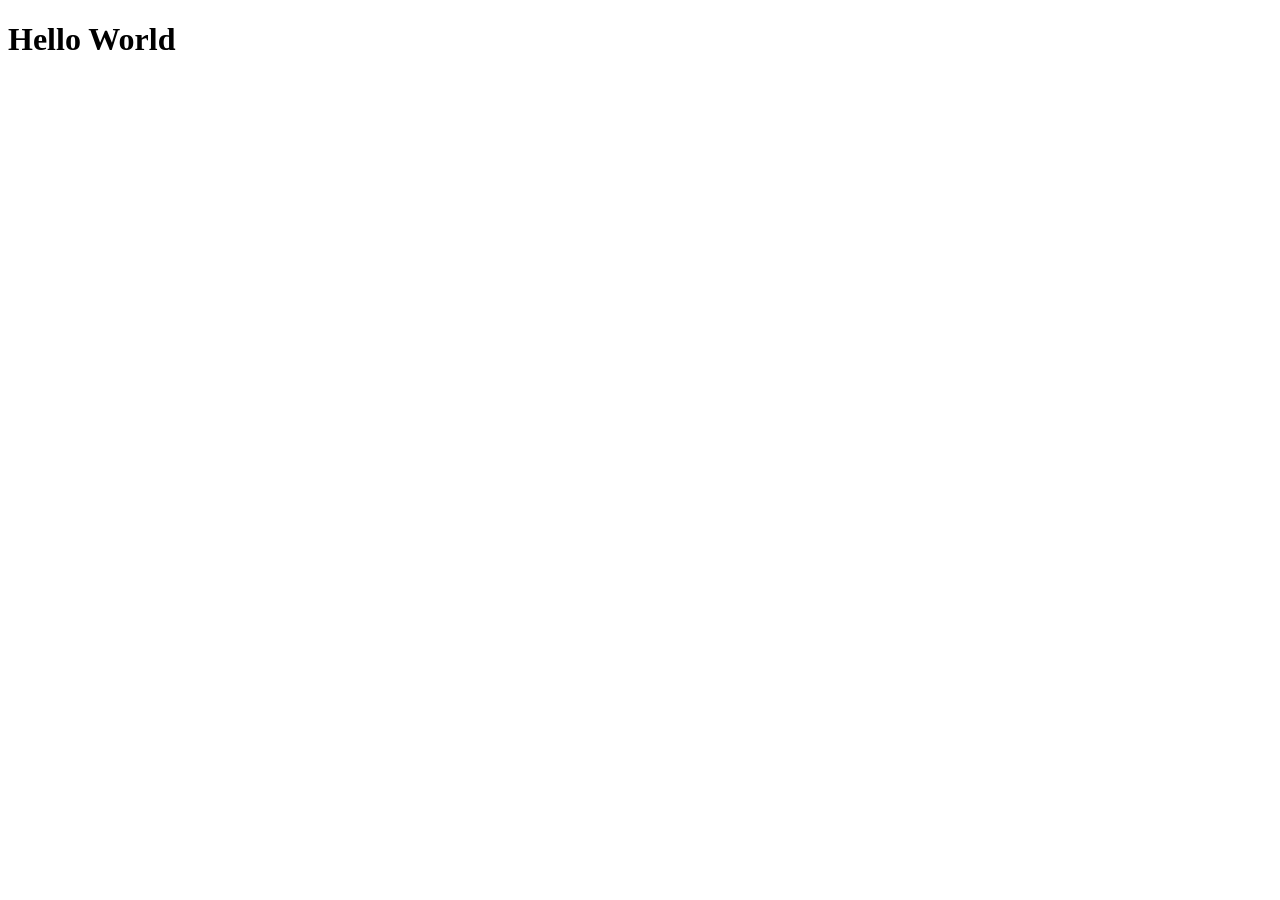
==== profile.html @ 7d422c96 "starting_template" ====
<!doctype html>
<html lang="en">
  <head>
    <meta charset="UTF-8" />
    <meta name="viewport" content="width=device-width, initial-scale=1.0" />
    <title>Document</title>
  </head>
  <body>
    <h1>Hello World</h1>
  </body>
</html>
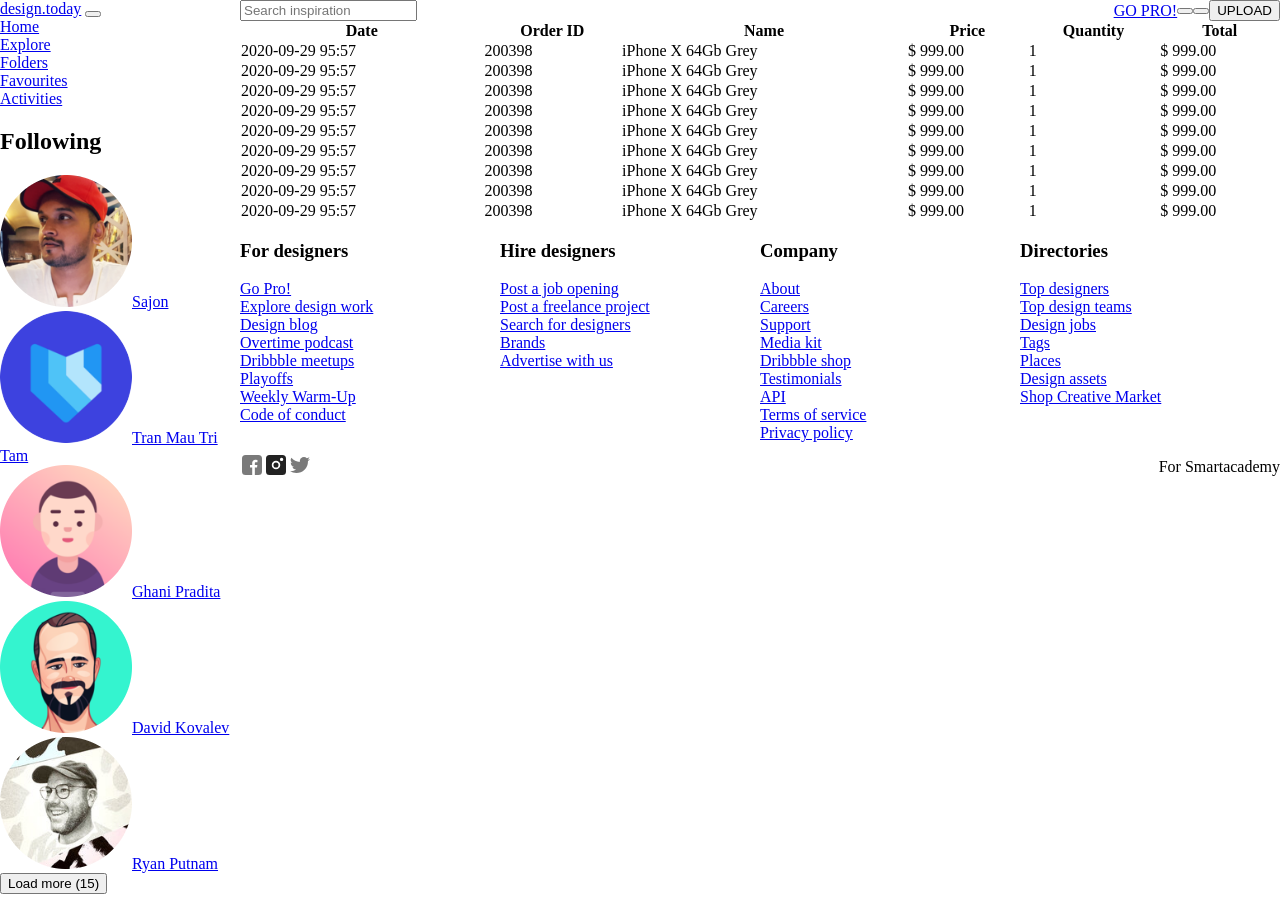
==== commit 7654674a: "added profile page content" ====
--- a/profile.html
+++ b/profile.html
@@ -3,9 +3,255 @@
   <head>
     <meta charset="UTF-8" />
     <meta name="viewport" content="width=device-width, initial-scale=1.0" />
-    <title>Document</title>
+    <title>Profile Page</title>
+    <link rel="stylesheet" href="style.css" />
   </head>
   <body>
-    <h1>Hello World</h1>
+    <div class="app">
+      <!-- Same sidebar as index.html -->
+      <aside class="sidebar">
+        <div class="sidebar__header">
+          <a href="index.html" class="logo">design.today</a>
+          <button type="button" class="sidebar__menu"></button>
+        </div>
+
+        <nav class="sidebar__nav">
+          <ul>
+            <li><a href="index.html" class="is-active">Home</a></li>
+            <li><a href="#">Explore</a></li>
+            <li><a href="#">Folders</a></li>
+            <li><a href="#">Favourites</a></li>
+            <li><a href="#">Activities</a></li>
+          </ul>
+        </nav>
+
+        <section class="sidebar__following">
+          <h2>Following</h2>
+          <ul>
+            <li>
+              <a href="#"
+                ><img src="src/images/Rectangle 67.png" alt="" /><span
+                  >Sajon</span
+                ></a
+              >
+            </li>
+            <li>
+              <a href="#"
+                ><img src="src/images/Rectangle 65.png" alt="" /><span
+                  >Tran Mau Tri Tam</span
+                ></a
+              >
+            </li>
+            <li>
+              <a href="#"
+                ><img src="src/images/Rectangle 70.png" alt="" /><span
+                  >Ghani Pradita</span
+                ></a
+              >
+            </li>
+            <li>
+              <a href="#"
+                ><img src="src/images/Rectangle 71.png" alt="" /><span
+                  >David Kovalev</span
+                ></a
+              >
+            </li>
+            <li>
+              <a href="#"
+                ><img src="src/images/Rectangle 68.png" alt="" /><span
+                  >Ryan Putnam</span
+                ></a
+              >
+            </li>
+          </ul>
+          <button type="button">Load more (15)</button>
+        </section>
+      </aside>
+
+      <div class="main">
+        <header class="topbar">
+          <form class="search" role="search">
+            <input type="search" placeholder="Search inspiration" />
+          </form>
+          <div class="topbar__actions">
+            <a href="#">GO PRO!</a>
+            <button type="button"></button>
+            <button type="button"></button>
+            <a href="profile.html"></a>
+            <button type="button" class="btn-upload">UPLOAD</button>
+          </div>
+        </header>
+
+        <main>
+          <!-- Order history -->
+          <section class="orders">
+            <table class="orders-table">
+              <thead>
+                <tr>
+                  <th>Date</th>
+                  <th>Order ID</th>
+                  <th>Name</th>
+                  <th>Price</th>
+                  <th>Quantity</th>
+                  <th>Total</th>
+                </tr>
+              </thead>
+              <tbody>
+                <tr>
+                  <td>2020-09-29 95:57</td>
+                  <td>200398</td>
+                  <td>iPhone X 64Gb Grey</td>
+                  <td>$ 999.00</td>
+                  <td>1</td>
+                  <td>$ 999.00</td>
+                </tr>
+                <tr>
+                  <td>2020-09-29 95:57</td>
+                  <td>200398</td>
+                  <td>iPhone X 64Gb Grey</td>
+                  <td>$ 999.00</td>
+                  <td>1</td>
+                  <td>$ 999.00</td>
+                </tr>
+                <tr>
+                  <td>2020-09-29 95:57</td>
+                  <td>200398</td>
+                  <td>iPhone X 64Gb Grey</td>
+                  <td>$ 999.00</td>
+                  <td>1</td>
+                  <td>$ 999.00</td>
+                </tr>
+                <tr class="is-highlighted">
+                  <td>2020-09-29 95:57</td>
+                  <td>200398</td>
+                  <td>iPhone X 64Gb Grey</td>
+                  <td>$ 999.00</td>
+                  <td>1</td>
+                  <td>$ 999.00</td>
+                </tr>
+                <tr>
+                  <td>2020-09-29 95:57</td>
+                  <td>200398</td>
+                  <td>iPhone X 64Gb Grey</td>
+                  <td>$ 999.00</td>
+                  <td>1</td>
+                  <td>$ 999.00</td>
+                </tr>
+                <tr>
+                  <td>2020-09-29 95:57</td>
+                  <td>200398</td>
+                  <td>iPhone X 64Gb Grey</td>
+                  <td>$ 999.00</td>
+                  <td>1</td>
+                  <td>$ 999.00</td>
+                </tr>
+                <tr class="is-accent">
+                  <td>2020-09-29 95:57</td>
+                  <td>200398</td>
+                  <td>iPhone X 64Gb Grey</td>
+                  <td>$ 999.00</td>
+                  <td>1</td>
+                  <td>$ 999.00</td>
+                </tr>
+                <tr>
+                  <td>2020-09-29 95:57</td>
+                  <td>200398</td>
+                  <td>iPhone X 64Gb Grey</td>
+                  <td>$ 999.00</td>
+                  <td>1</td>
+                  <td>$ 999.00</td>
+                </tr>
+                <tr>
+                  <td>2020-09-29 95:57</td>
+                  <td>200398</td>
+                  <td>iPhone X 64Gb Grey</td>
+                  <td>$ 999.00</td>
+                  <td>1</td>
+                  <td>$ 999.00</td>
+                </tr>
+              </tbody>
+            </table>
+          </section>
+        </main>
+
+        <!-- Same footer as index.html -->
+        <footer class="footer">
+          <div class="footer__columns">
+            <div>
+              <h3>For designers</h3>
+              <ul>
+                <li><a href="#">Go Pro!</a></li>
+                <li><a href="#">Explore design work</a></li>
+                <li><a href="#">Design blog</a></li>
+                <li><a href="#">Overtime podcast</a></li>
+                <li><a href="#">Dribbble meetups</a></li>
+                <li><a href="#">Playoffs</a></li>
+                <li><a href="#">Weekly Warm-Up</a></li>
+                <li><a href="#">Code of conduct</a></li>
+              </ul>
+            </div>
+
+            <div>
+              <h3>Hire designers</h3>
+              <ul>
+                <li><a href="#">Post a job opening</a></li>
+                <li><a href="#">Post a freelance project</a></li>
+                <li><a href="#">Search for designers</a></li>
+                <li><a href="#">Brands</a></li>
+                <li><a href="#">Advertise with us</a></li>
+              </ul>
+            </div>
+
+            <div>
+              <h3>Company</h3>
+              <ul>
+                <li><a href="#">About</a></li>
+                <li><a href="#">Careers</a></li>
+                <li><a href="#">Support</a></li>
+                <li><a href="#">Media kit</a></li>
+                <li><a href="#">Dribbble shop</a></li>
+                <li><a href="#">Testimonials</a></li>
+                <li><a href="#">API</a></li>
+                <li><a href="#">Terms of service</a></li>
+                <li><a href="#">Privacy policy</a></li>
+              </ul>
+            </div>
+
+            <div>
+              <h3>Directories</h3>
+              <ul>
+                <li><a href="#">Top designers</a></li>
+                <li><a href="#">Top design teams</a></li>
+                <li><a href="#">Design jobs</a></li>
+                <li><a href="#">Tags</a></li>
+                <li><a href="#">Places</a></li>
+                <li><a href="#">Design assets</a></li>
+                <li><a href="#">Shop Creative Market</a></li>
+              </ul>
+            </div>
+          </div>
+          <div class="footer__bottom">
+            <ul class="social">
+              <li>
+                <a href="#"
+                  ><img src="src/images/Component 12 – 2.svg" alt=""
+                /></a>
+              </li>
+              <li>
+                <a href="#"
+                  ><img src="src/images/Component 13 – 2.svg" alt=""
+                /></a>
+              </li>
+              <li>
+                <a href="#"
+                  ><img src="src/images/Component 14 – 2.svg" alt=""
+                /></a>
+              </li>
+            </ul>
+            <p>For Smartacademy</p>
+          </div>
+        </footer>
+      </div>
+    </div>
   </body>
 </html>
--- a/style.css
+++ b/style.css
@@ -0,0 +1,87 @@
+*,
+*::before,
+*::after {
+  box-sizing: border-box;
+}
+
+body {
+  margin: 0;
+}
+
+ul {
+  list-style: none;
+  margin: 0;
+  padding: 0;
+}
+
+.app {
+  display: flex;
+  min-height: 100vh;
+}
+
+.sidebar {
+  width: 240px;
+  flex-shrink: 0;
+}
+
+.main {
+  flex: 1;
+  min-width: 0;
+}
+
+.topbar {
+  display: flex;
+  align-items: center;
+  justify-content: space-between;
+}
+
+.topbar__actions {
+  display: flex;
+  align-items: center;
+}
+
+.filters {
+  display: flex;
+  align-items: center;
+  justify-content: space-between;
+}
+
+.categories {
+  display: flex;
+}
+
+.gallery {
+  display: grid;
+  grid-template-columns: repeat(4, 1fr);
+}
+
+.top-designers__header {
+  display: flex;
+  align-items: center;
+  justify-content: space-between;
+}
+
+.designer-list {
+  display: flex;
+}
+
+.footer__columns {
+  display: grid;
+  grid-template-columns: repeat(4, 1fr);
+}
+
+.footer__bottom {
+  display: flex;
+  align-items: center;
+  justify-content: space-between;
+}
+
+.social {
+  display: flex;
+}
+
+/* profile.html */
+.orders-table {
+  width: 100%;
+  border-collapse: collapse;
+}
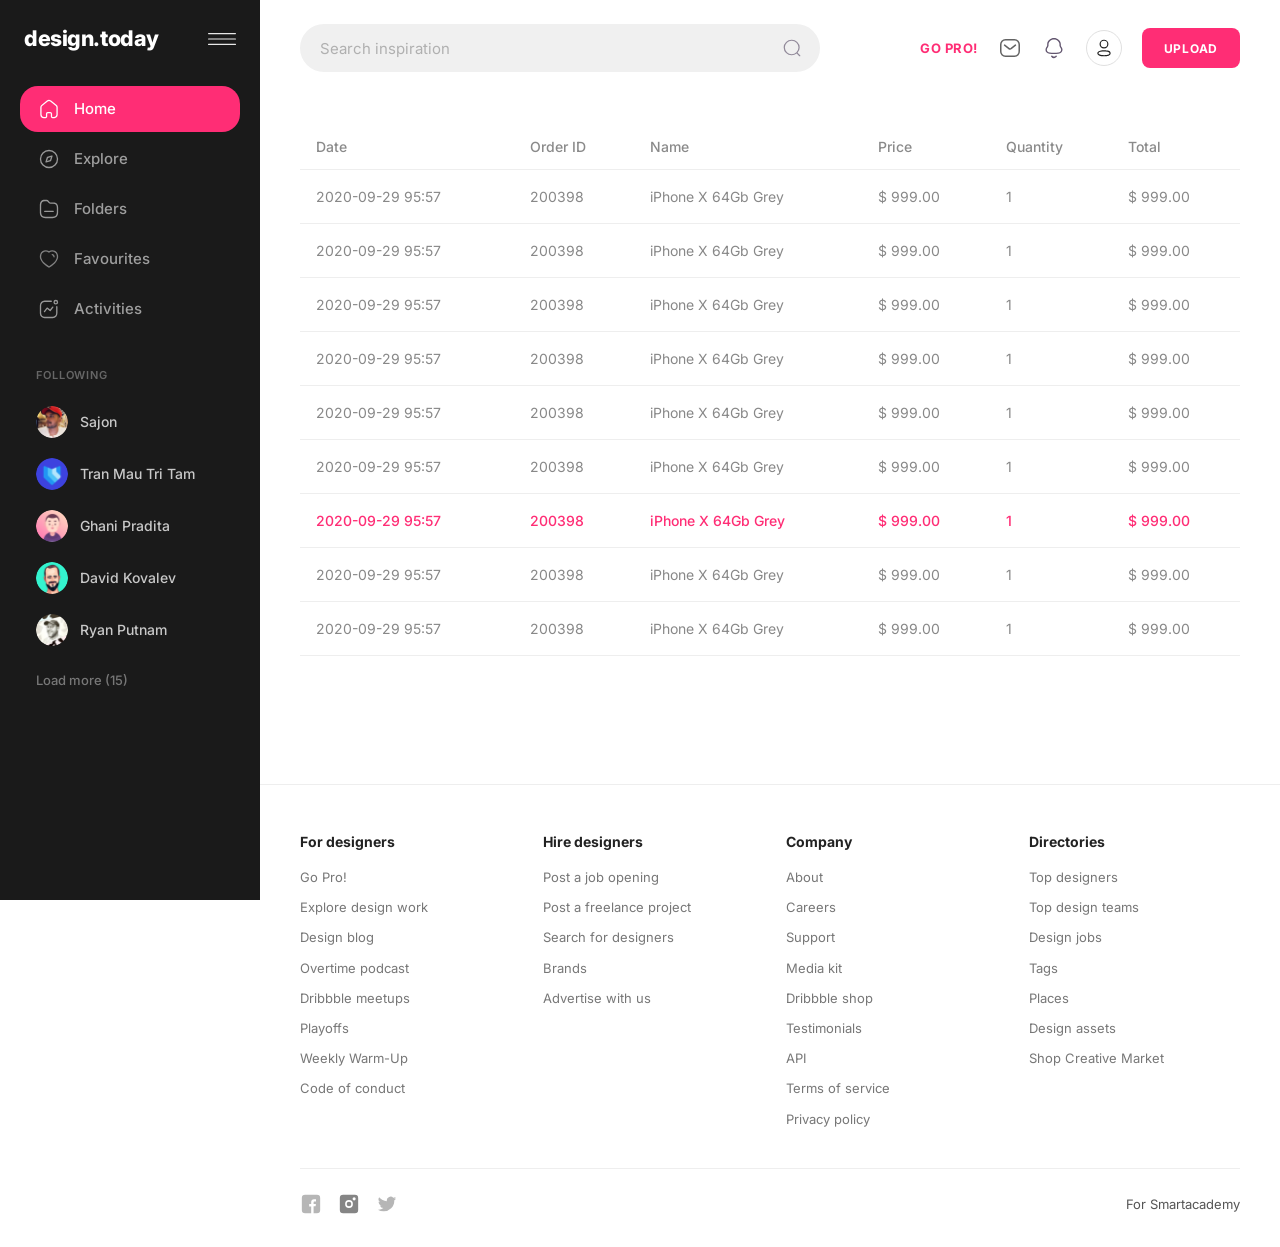
==== commit b2a3e1fd: "added styles for both pages" ====
--- a/profile.html
+++ b/profile.html
@@ -77,7 +77,7 @@
             <a href="#">GO PRO!</a>
             <button type="button"></button>
             <button type="button"></button>
-            <a href="profile.html"></a>
+            <button type="button" class="topbar__avatar" aria-label="Profile"></button>
             <button type="button" class="btn-upload">UPLOAD</button>
           </div>
         </header>
@@ -121,7 +121,7 @@
                   <td>1</td>
                   <td>$ 999.00</td>
                 </tr>
-                <tr class="is-highlighted">
+                <tr>
                   <td>2020-09-29 95:57</td>
                   <td>200398</td>
                   <td>iPhone X 64Gb Grey</td>
--- a/style.css
+++ b/style.css
@@ -1,11 +1,30 @@
+@import url("https://fonts.googleapis.com/css2?family=Inter:wght@400;500;600;700&display=swap");
+
+:root {
+  --pink: #ff2d75;
+  --bg-input: #f0f0f0;
+  --text: #222222;
+  --text-muted: #8a8a8a;
+  --border: #eeeeee;
+  --radius-pill: 999px;
+}
+
 *,
 *::before,
 *::after {
   box-sizing: border-box;
 }
 
+html {
+  font-size: 16px;
+}
+
 body {
   margin: 0;
+  font-family: "Inter", "Segoe UI", sans-serif;
+  color: var(--text);
+  background: #ffffff;
+  -webkit-font-smoothing: antialiased;
 }
 
 ul {
@@ -14,74 +33,822 @@
   padding: 0;
 }
 
+a {
+  color: inherit;
+  text-decoration: none;
+}
+
+button {
+  font-family: inherit;
+  cursor: pointer;
+  border: none;
+  background: none;
+  padding: 0;
+}
+
+img {
+  display: block;
+  max-width: 100%;
+}
+
+/* ========== Layout ========== */
 .app {
   display: flex;
   min-height: 100vh;
+  align-items: stretch;
 }
 
 .sidebar {
-  width: 240px;
+  width: 260px;
   flex-shrink: 0;
+  background: #1a1a1a;
+  color: #fff;
+  padding: 28px 20px 32px;
+  display: flex;
+  flex-direction: column;
+  position: sticky;
+  top: 0;
+  height: 100vh;
+  overflow-y: auto;
 }
 
 .main {
   flex: 1;
   min-width: 0;
-}
-
+  display: flex;
+  flex-direction: column;
+  background: #ffffff;
+}
+
+.main > main {
+  flex: 1;
+  padding: 8px 40px 48px;
+}
+
+/* ========== Sidebar ========== */
+.sidebar__header {
+  display: flex;
+  align-items: center;
+  justify-content: space-between;
+  margin-bottom: 36px;
+  padding: 0 4px;
+}
+
+.logo {
+  font-size: 1.35rem;
+  font-weight: 800;
+  letter-spacing: -0.02em;
+  color: #fff;
+  line-height: 1;
+}
+
+.logo::after {
+  content: none;
+}
+
+.sidebar__menu {
+  width: 28px;
+  height: 20px;
+  background: url("src/images/Group 7.svg") center / contain no-repeat;
+  opacity: 0.9;
+  flex-shrink: 0;
+}
+
+.sidebar__nav {
+  margin-bottom: 36px;
+}
+
+.sidebar__nav ul {
+  display: flex;
+  flex-direction: column;
+  gap: 4px;
+}
+
+.sidebar__nav a {
+  display: flex;
+  align-items: center;
+  gap: 14px;
+  padding: 12px 18px;
+  border-radius: 18px;
+  color: #9e9e9e;
+  font-size: 0.9375rem;
+  font-weight: 500;
+  transition:
+    background 0.15s ease,
+    color 0.15s ease;
+}
+
+.sidebar__nav a::before {
+  content: "";
+  width: 22px;
+  height: 22px;
+  flex-shrink: 0;
+  background-size: contain;
+  background-repeat: no-repeat;
+  background-position: center;
+  opacity: 0.55;
+}
+
+.sidebar__nav li:nth-child(1) a::before {
+  background-image: url("src/images/Component 5 – 2.svg");
+}
+
+.sidebar__nav li:nth-child(2) a::before {
+  background-image: url("src/images/Component 3 – 2.svg");
+}
+
+.sidebar__nav li:nth-child(3) a::before {
+  background-image: url("src/images/Component 4 – 2.svg");
+}
+
+.sidebar__nav li:nth-child(4) a::before {
+  background-image: url("src/images/Component 6 – 2.svg");
+  filter: brightness(0) invert(1);
+  opacity: 0.45;
+}
+
+.sidebar__nav li:nth-child(5) a::before {
+  background-image: url("src/images/Component 1 – 2.svg");
+}
+
+.sidebar__nav a:hover {
+  color: #ffffff;
+}
+
+.sidebar__nav a:hover::before {
+  opacity: 0.9;
+}
+
+.sidebar__nav a.is-active {
+  background: var(--pink);
+  color: #fff;
+}
+
+.sidebar__nav a.is-active::before {
+  opacity: 1;
+  filter: none;
+}
+
+.sidebar__nav li:nth-child(4) a.is-active::before {
+  filter: brightness(0) invert(1);
+  opacity: 1;
+}
+
+/* Following */
+.sidebar__following h2 {
+  margin: 0 0 16px;
+  padding: 0 16px;
+  font-size: 0.6875rem;
+  font-weight: 600;
+  letter-spacing: 0.08em;
+  text-transform: uppercase;
+  color: #666;
+}
+
+.sidebar__following ul {
+  display: flex;
+  flex-direction: column;
+  gap: 4px;
+  margin-bottom: 8px;
+}
+
+.sidebar__following li a {
+  display: flex;
+  align-items: center;
+  gap: 12px;
+  padding: 8px 16px;
+  border-radius: 12px;
+  color: #c8c8c8;
+  font-size: 0.875rem;
+  font-weight: 500;
+  transition: background 0.15s ease;
+}
+
+.sidebar__following li a:hover {
+  background: rgba(255, 255, 255, 0.05);
+  color: #fff;
+}
+
+.sidebar__following img {
+  width: 32px;
+  height: 32px;
+  border-radius: 50%;
+  object-fit: cover;
+  flex-shrink: 0;
+}
+
+.sidebar__following > button {
+  display: block;
+  width: 100%;
+  padding: 10px 16px;
+  text-align: left;
+  color: #777;
+  font-size: 0.8125rem;
+  font-weight: 500;
+}
+
+.sidebar__following > button:hover {
+  color: #aaa;
+}
+
+/* ========== Topbar ========== */
 .topbar {
   display: flex;
   align-items: center;
   justify-content: space-between;
+  gap: 24px;
+  padding: 24px 40px 20px;
+}
+
+.search {
+  position: relative;
+  flex: 1;
+  max-width: 520px;
+}
+
+.search input {
+  width: 100%;
+  height: 48px;
+  padding: 0 48px 0 20px;
+  border: none;
+  border-radius: var(--radius-pill);
+  background: var(--bg-input);
+  font-family: inherit;
+  font-size: 0.9375rem;
+  color: var(--text);
+  outline: none;
+}
+
+.search input::placeholder {
+  color: #b0b0b0;
+}
+
+.search::after {
+  content: "";
+  position: absolute;
+  right: 18px;
+  top: 50%;
+  transform: translateY(-50%);
+  width: 20px;
+  height: 20px;
+  background: url("src/images/Component 9 – 2.svg") center / contain no-repeat;
+  opacity: 0.45;
+  pointer-events: none;
 }
 
 .topbar__actions {
   display: flex;
   align-items: center;
-}
-
+  gap: 20px;
+  flex-shrink: 0;
+}
+
+.topbar__actions > a:first-child {
+  color: var(--pink);
+  font-size: 0.8125rem;
+  font-weight: 700;
+  letter-spacing: 0.04em;
+  white-space: nowrap;
+}
+
+.topbar__actions > a:first-child:hover {
+  color: #e82568;
+}
+
+.topbar__actions > button:nth-of-type(1),
+.topbar__actions > button:nth-of-type(2) {
+  width: 24px;
+  height: 24px;
+  background-size: contain;
+  background-repeat: no-repeat;
+  background-position: center;
+  opacity: 0.7;
+  transition: opacity 0.15s ease;
+}
+
+.topbar__actions > button:nth-of-type(1):hover,
+.topbar__actions > button:nth-of-type(2):hover {
+  opacity: 1;
+}
+
+.topbar__actions > button:nth-of-type(1) {
+  background-image: url("src/images/Component 11 – 2.svg");
+}
+
+.topbar__actions > button:nth-of-type(2) {
+  background-image: url("src/images/Component 7 – 2.svg");
+}
+
+.topbar__actions > a[href="profile.html"],
+.topbar__avatar {
+  width: 36px;
+  height: 36px;
+  border-radius: 50%;
+  background-position: center;
+  background-size: cover;
+  background-repeat: no-repeat;
+  flex-shrink: 0;
+  outline: 2px solid transparent;
+  transition: outline-color 0.15s ease;
+}
+
+.topbar__actions > a[href="profile.html"] {
+  background-image: url("src/images/Group 33.png");
+}
+
+.topbar__avatar {
+  background-image: url("src/images/Group 79.svg");
+  background-color: #fff;
+  background-size: 20px 20px;
+  border: 1px solid #e0e0e0;
+}
+
+.topbar__actions > a[href="profile.html"]:hover,
+.topbar__avatar:hover {
+  outline-color: var(--pink);
+}
+
+.btn-upload {
+  height: 40px;
+  padding: 0 22px;
+  border-radius: 8px;
+  background: var(--pink);
+  color: #fff;
+  font-size: 0.75rem;
+  font-weight: 700;
+  letter-spacing: 0.06em;
+  transition: background 0.15s ease;
+}
+
+.btn-upload:hover {
+  background: #e82568;
+}
+
+/* ========== Filters ========== */
 .filters {
   display: flex;
   align-items: center;
   justify-content: space-between;
+  gap: 16px;
+  margin-bottom: 28px;
+  flex-wrap: wrap;
 }
 
 .categories {
   display: flex;
-}
-
+  flex-wrap: wrap;
+  gap: 8px;
+}
+
+.categories button {
+  height: 36px;
+  padding: 0 16px;
+  border-radius: var(--radius-pill);
+  background: transparent;
+  color: var(--text-muted);
+  font-size: 0.8125rem;
+  font-weight: 500;
+  transition:
+    background 0.15s ease,
+    color 0.15s ease;
+}
+
+.categories button:hover {
+  background: var(--bg-input);
+  color: var(--text);
+}
+
+.categories button.is-active {
+  background: var(--bg-input);
+  color: var(--text);
+  font-weight: 600;
+}
+
+.filters__toggle {
+  display: inline-flex;
+  align-items: center;
+  gap: 8px;
+  height: 36px;
+  padding: 0 16px;
+  border: 1px solid #e0e0e0;
+  border-radius: var(--radius-pill);
+  background: #fff;
+  color: var(--text);
+  font-size: 0.8125rem;
+  font-weight: 500;
+}
+
+.filters__toggle::before {
+  content: "";
+  width: 18px;
+  height: 18px;
+  background: url("src/images/Group 18.svg") center / contain no-repeat;
+}
+
+.filters__toggle:hover {
+  background: #fafafa;
+  border-color: #d0d0d0;
+}
+
+/* ========== Gallery ========== */
 .gallery {
   display: grid;
   grid-template-columns: repeat(4, 1fr);
+  gap: 28px 20px;
+  margin-bottom: 36px;
+}
+
+.shot a {
+  display: flex;
+  flex-direction: column;
+  gap: 12px;
+}
+
+.shot img {
+  width: 100%;
+  aspect-ratio: 4 / 3;
+  object-fit: cover;
+  border-radius: 12px;
+  background: #f7f7f7;
+  transition: opacity 0.2s ease;
+}
+
+.shot a:hover img {
+  opacity: 0.92;
+}
+
+.shot span {
+  font-size: 0.8125rem;
+  font-weight: 500;
+  color: #555;
+  line-height: 1.4;
+}
+
+.load-more {
+  display: block;
+  width: 100%;
+  max-width: 100%;
+  height: 52px;
+  margin: 0 auto 48px;
+  border-radius: 16px;
+  background: var(--bg-input);
+  color: var(--text-muted);
+  font-size: 0.9375rem;
+  font-weight: 500;
+  transition:
+    background 0.15s ease,
+    color 0.15s ease;
+}
+
+.load-more:hover {
+  background: #e4e4e4;
+  color: var(--text);
+}
+
+/* ========== Top Designers ========== */
+.top-designers {
+  margin: 0 -40px;
+  padding: 40px;
+  background: #f7f7f7;
 }
 
 .top-designers__header {
   display: flex;
   align-items: center;
   justify-content: space-between;
+  margin-bottom: 28px;
+}
+
+.top-designers__header h2 {
+  margin: 0;
+  font-size: 1.25rem;
+  font-weight: 700;
+  color: var(--text);
+}
+
+.top-designers__header a {
+  font-size: 0.875rem;
+  font-weight: 500;
+  color: var(--text-muted);
+}
+
+.top-designers__header a:hover {
+  color: var(--pink);
 }
 
 .designer-list {
   display: flex;
+  gap: 8px;
+  overflow-x: auto;
+  scrollbar-width: none;
+}
+
+.designer-list::-webkit-scrollbar {
+  display: none;
+}
+
+.designer-list li {
+  flex: 1 1 0;
+  min-width: 0;
+  display: flex;
+  flex-direction: column;
+  align-items: center;
+  text-align: center;
+  gap: 4px;
+}
+
+.designer-list img {
+  width: 80px;
+  height: 80px;
+  border-radius: 50%;
+  object-fit: cover;
+  margin-bottom: 8px;
+}
+
+.designer-list p:first-of-type {
+  margin: 0;
+  font-size: 0.8125rem;
+  font-weight: 600;
+  color: var(--text);
+  line-height: 1.3;
+}
+
+.designer-list p:last-of-type {
+  margin: 0 0 8px;
+  font-size: 0.6875rem;
+  font-weight: 400;
+  color: var(--text-muted);
+  line-height: 1.3;
+}
+
+.designer-list button {
+  height: 34px;
+  padding: 0 20px;
+  margin-top: 6px;
+  border-radius: var(--radius-pill);
+  border: 1px solid #e0e0e0;
+  background: #fff;
+  color: var(--text);
+  font-size: 0.75rem;
+  font-weight: 500;
+  transition:
+    background 0.15s ease,
+    border-color 0.15s ease;
+}
+
+.designer-list button:hover {
+  background: var(--bg-input);
+}
+
+.designer-list li:nth-child(1) button,
+.designer-list li:nth-child(5) button {
+  border-color: transparent;
+  background: #ebebeb;
+  color: #555;
+}
+
+/* ========== profile.html ========== */
+/* ========== Orders table ========== */
+
+.orders {
+  padding: 24px 0 80px;
+}
+
+.orders-table {
+  width: 100%;
+  border-collapse: collapse;
+  font-size: 0.875rem;
+}
+
+.orders-table thead th {
+  padding: 14px 16px;
+  text-align: left;
+  font-weight: 500;
+  color: var(--text-muted);
+  border-bottom: 1px solid var(--border);
+  white-space: nowrap;
+}
+
+.orders-table tbody td {
+  padding: 18px 16px;
+  color: #888;
+  border-bottom: 1px solid var(--border);
+  white-space: nowrap;
+}
+
+.orders-table tbody tr:hover {
+  background: #f3f3f3;
+}
+
+.orders-table tbody tr:hover td {
+  color: #555;
+  font-weight: 500;
+}
+
+.orders-table .is-highlighted {
+  background: #f3f3f3;
+}
+
+.orders-table .is-highlighted td {
+  color: #555;
+  font-weight: 500;
+}
+
+.orders-table .is-accent td {
+  color: var(--pink);
+  font-weight: 500;
+}
+
+.orders-table tbody tr.is-accent:hover td {
+  color: var(--pink);
+}
+
+/* ========== Footer ========== */
+.footer {
+  padding: 48px 40px 32px;
+  border-top: 1px solid var(--border);
+  margin-top: auto;
 }
 
 .footer__columns {
   display: grid;
   grid-template-columns: repeat(4, 1fr);
+  gap: 32px;
+  margin-bottom: 40px;
+}
+
+.footer__columns h3 {
+  margin: 0 0 16px;
+  font-size: 0.875rem;
+  font-weight: 700;
+  color: var(--text);
+}
+
+.footer__columns ul {
+  display: flex;
+  flex-direction: column;
+  gap: 10px;
+}
+
+.footer__columns a {
+  font-size: 0.8125rem;
+  color: #777;
+  line-height: 1.4;
+}
+
+.footer__columns a:hover {
+  color: var(--pink);
 }
 
 .footer__bottom {
   display: flex;
   align-items: center;
   justify-content: space-between;
+  padding-top: 24px;
+  border-top: 1px solid var(--border);
 }
 
 .social {
   display: flex;
-}
-
-/* profile.html */
-.orders-table {
-  width: 100%;
-  border-collapse: collapse;
-}
+  align-items: center;
+  gap: 16px;
+}
+
+.social img {
+  width: 22px;
+  height: 22px;
+  opacity: 0.55;
+  transition: opacity 0.15s ease;
+}
+
+.social a:hover img {
+  opacity: 0.9;
+}
+
+.footer__bottom p {
+  margin: 0;
+  font-size: 0.8125rem;
+  color: #888;
+}
+
+.footer__bottom p::first-line {
+  font-weight: 400;
+}
+
+/* Bold "Smartacademy" via wrapping — keep weight on whole phrase lightly */
+.footer__bottom p {
+  font-weight: 600;
+  color: #555;
+}
+
+/* ========== Media queries ========== */
+@media (max-width: 1200px) {
+  .gallery {
+    grid-template-columns: repeat(3, 1fr);
+  }
+
+  .designer-list li {
+    min-width: 100px;
+  }
+}
+
+@media (max-width: 960px) {
+  .sidebar {
+    width: 220px;
+  }
+
+  .main > main,
+  .topbar,
+  .footer {
+    padding-left: 24px;
+    padding-right: 24px;
+  }
+
+  .top-designers {
+    margin-left: -24px;
+    margin-right: -24px;
+    padding: 32px 24px;
+  }
+
+  .gallery {
+    grid-template-columns: repeat(2, 1fr);
+    gap: 20px 16px;
+  }
+
+  .footer__columns {
+    grid-template-columns: repeat(2, 1fr);
+  }
+
+  .search {
+    max-width: 360px;
+  }
+}
+
+@media (max-width: 720px) {
+  .app {
+    flex-direction: column;
+  }
+
+  .sidebar {
+    width: 100%;
+    height: auto;
+    position: relative;
+    padding: 20px;
+  }
+
+  .sidebar__following {
+    display: none;
+  }
+
+  .sidebar__nav ul {
+    flex-direction: row;
+    flex-wrap: wrap;
+  }
+
+  .topbar {
+    flex-wrap: wrap;
+    gap: 12px;
+  }
+
+  .search {
+    max-width: none;
+    order: 3;
+    flex: 1 1 100%;
+  }
+
+  .gallery {
+    grid-template-columns: 1fr 1fr;
+  }
+
+  .orders {
+    overflow-x: auto;
+  }
+
+  .orders-table {
+    min-width: 640px;
+  }
+}
+
+@media (max-width: 480px) {
+  .gallery {
+    grid-template-columns: 1fr;
+  }
+
+  .footer__columns {
+    grid-template-columns: 1fr;
+  }
+
+  .topbar__actions > a:first-child {
+    display: none;
+  }
+
+  .categories {
+    gap: 6px;
+  }
+
+  .categories button {
+    height: 32px;
+    padding: 0 12px;
+    font-size: 0.75rem;
+  }
+}
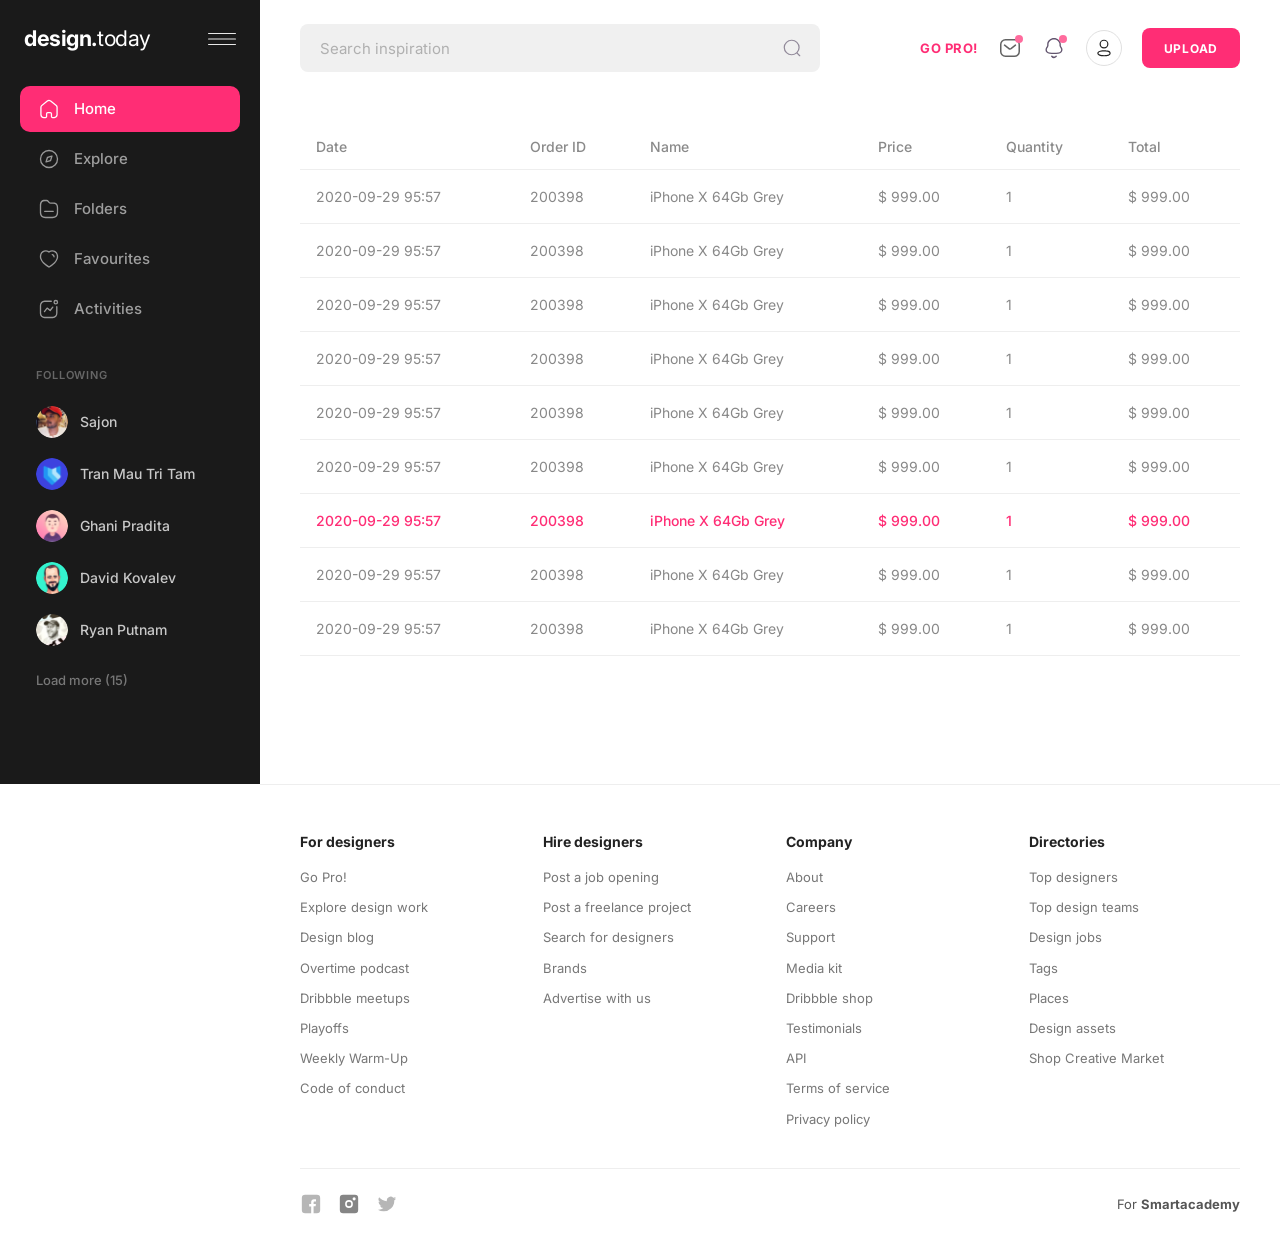
==== commit dff02e2a: "finalized the look - cut the grey sidebar length, added pink notifications circle, made rounded corn" ====
--- a/profile.html
+++ b/profile.html
@@ -8,20 +8,54 @@
   </head>
   <body>
     <div class="app">
-      <!-- Same sidebar as index.html -->
-      <aside class="sidebar">
+      <div class="app__top">
+        <!-- Same sidebar as index.html -->
+        <aside class="sidebar">
         <div class="sidebar__header">
-          <a href="index.html" class="logo">design.today</a>
-          <button type="button" class="sidebar__menu"></button>
+          <a href="index.html" class="logo"><strong>design.</strong>today</a>
+          <button type="button" class="sidebar__menu" aria-label="Menu">
+            <img src="src/images/Group 7.svg" alt="" />
+          </button>
         </div>
 
         <nav class="sidebar__nav">
           <ul>
-            <li><a href="index.html" class="is-active">Home</a></li>
-            <li><a href="#">Explore</a></li>
-            <li><a href="#">Folders</a></li>
-            <li><a href="#">Favourites</a></li>
-            <li><a href="#">Activities</a></li>
+            <li>
+              <a href="index.html" class="is-active">
+                <img src="src/images/Component 5 – 2.svg" alt="" width="22" height="22" />
+                Home
+              </a>
+            </li>
+            <li>
+              <a href="#">
+                <img src="src/images/Component 3 – 2.svg" alt="" width="22" height="22" />
+                Explore
+              </a>
+            </li>
+            <li>
+              <a href="#">
+                <img src="src/images/Component 4 – 2.svg" alt="" width="22" height="22" />
+                Folders
+              </a>
+            </li>
+            <li>
+              <a href="#">
+                <img
+                  class="sidebar__nav-icon--light"
+                  src="src/images/Component 6 – 2.svg"
+                  alt=""
+                  width="22"
+                  height="22"
+                />
+                Favourites
+              </a>
+            </li>
+            <li>
+              <a href="#">
+                <img src="src/images/Component 1 – 2.svg" alt="" width="22" height="22" />
+                Activities
+              </a>
+            </li>
           </ul>
         </nav>
 
@@ -75,9 +109,17 @@
           </form>
           <div class="topbar__actions">
             <a href="#">GO PRO!</a>
-            <button type="button"></button>
-            <button type="button"></button>
-            <button type="button" class="topbar__avatar" aria-label="Profile"></button>
+            <button type="button" class="topbar__icon" aria-label="Notifications">
+              <img src="src/images/Component 11 – 2.svg" alt="" />
+              <span class="topbar__badge" aria-hidden="true"></span>
+            </button>
+            <button type="button" class="topbar__icon" aria-label="Messages">
+              <img src="src/images/Component 7 – 2.svg" alt="" />
+              <span class="topbar__badge" aria-hidden="true"></span>
+            </button>
+            <button type="button" class="topbar__avatar topbar__avatar--icon" aria-label="Profile">
+              <img src="src/images/Group 79.svg" alt="" />
+            </button>
             <button type="button" class="btn-upload">UPLOAD</button>
           </div>
         </header>
@@ -173,85 +215,86 @@
             </table>
           </section>
         </main>
-
-        <!-- Same footer as index.html -->
-        <footer class="footer">
-          <div class="footer__columns">
-            <div>
-              <h3>For designers</h3>
-              <ul>
-                <li><a href="#">Go Pro!</a></li>
-                <li><a href="#">Explore design work</a></li>
-                <li><a href="#">Design blog</a></li>
-                <li><a href="#">Overtime podcast</a></li>
-                <li><a href="#">Dribbble meetups</a></li>
-                <li><a href="#">Playoffs</a></li>
-                <li><a href="#">Weekly Warm-Up</a></li>
-                <li><a href="#">Code of conduct</a></li>
-              </ul>
-            </div>
-
-            <div>
-              <h3>Hire designers</h3>
-              <ul>
-                <li><a href="#">Post a job opening</a></li>
-                <li><a href="#">Post a freelance project</a></li>
-                <li><a href="#">Search for designers</a></li>
-                <li><a href="#">Brands</a></li>
-                <li><a href="#">Advertise with us</a></li>
-              </ul>
-            </div>
-
-            <div>
-              <h3>Company</h3>
-              <ul>
-                <li><a href="#">About</a></li>
-                <li><a href="#">Careers</a></li>
-                <li><a href="#">Support</a></li>
-                <li><a href="#">Media kit</a></li>
-                <li><a href="#">Dribbble shop</a></li>
-                <li><a href="#">Testimonials</a></li>
-                <li><a href="#">API</a></li>
-                <li><a href="#">Terms of service</a></li>
-                <li><a href="#">Privacy policy</a></li>
-              </ul>
-            </div>
-
-            <div>
-              <h3>Directories</h3>
-              <ul>
-                <li><a href="#">Top designers</a></li>
-                <li><a href="#">Top design teams</a></li>
-                <li><a href="#">Design jobs</a></li>
-                <li><a href="#">Tags</a></li>
-                <li><a href="#">Places</a></li>
-                <li><a href="#">Design assets</a></li>
-                <li><a href="#">Shop Creative Market</a></li>
-              </ul>
-            </div>
-          </div>
-          <div class="footer__bottom">
-            <ul class="social">
-              <li>
-                <a href="#"
-                  ><img src="src/images/Component 12 – 2.svg" alt=""
-                /></a>
-              </li>
-              <li>
-                <a href="#"
-                  ><img src="src/images/Component 13 – 2.svg" alt=""
-                /></a>
-              </li>
-              <li>
-                <a href="#"
-                  ><img src="src/images/Component 14 – 2.svg" alt=""
-                /></a>
-              </li>
+        </div>
+      </div>
+
+      <!-- Same footer as index.html -->
+      <footer class="footer">
+        <div class="footer__columns">
+          <div>
+            <h3>For designers</h3>
+            <ul>
+              <li><a href="#">Go Pro!</a></li>
+              <li><a href="#">Explore design work</a></li>
+              <li><a href="#">Design blog</a></li>
+              <li><a href="#">Overtime podcast</a></li>
+              <li><a href="#">Dribbble meetups</a></li>
+              <li><a href="#">Playoffs</a></li>
+              <li><a href="#">Weekly Warm-Up</a></li>
+              <li><a href="#">Code of conduct</a></li>
             </ul>
-            <p>For Smartacademy</p>
-          </div>
-        </footer>
-      </div>
+          </div>
+
+          <div>
+            <h3>Hire designers</h3>
+            <ul>
+              <li><a href="#">Post a job opening</a></li>
+              <li><a href="#">Post a freelance project</a></li>
+              <li><a href="#">Search for designers</a></li>
+              <li><a href="#">Brands</a></li>
+              <li><a href="#">Advertise with us</a></li>
+            </ul>
+          </div>
+
+          <div>
+            <h3>Company</h3>
+            <ul>
+              <li><a href="#">About</a></li>
+              <li><a href="#">Careers</a></li>
+              <li><a href="#">Support</a></li>
+              <li><a href="#">Media kit</a></li>
+              <li><a href="#">Dribbble shop</a></li>
+              <li><a href="#">Testimonials</a></li>
+              <li><a href="#">API</a></li>
+              <li><a href="#">Terms of service</a></li>
+              <li><a href="#">Privacy policy</a></li>
+            </ul>
+          </div>
+
+          <div>
+            <h3>Directories</h3>
+            <ul>
+              <li><a href="#">Top designers</a></li>
+              <li><a href="#">Top design teams</a></li>
+              <li><a href="#">Design jobs</a></li>
+              <li><a href="#">Tags</a></li>
+              <li><a href="#">Places</a></li>
+              <li><a href="#">Design assets</a></li>
+              <li><a href="#">Shop Creative Market</a></li>
+            </ul>
+          </div>
+        </div>
+        <div class="footer__bottom">
+          <ul class="social">
+            <li>
+              <a href="#"
+                ><img src="src/images/Component 12 – 2.svg" alt=""
+              /></a>
+            </li>
+            <li>
+              <a href="#"
+                ><img src="src/images/Component 13 – 2.svg" alt=""
+              /></a>
+            </li>
+            <li>
+              <a href="#"
+                ><img src="src/images/Component 14 – 2.svg" alt=""
+              /></a>
+            </li>
+          </ul>
+          <p>For <strong>Smartacademy</strong></p>
+        </div>
+      </footer>
     </div>
   </body>
 </html>
--- a/style.css
+++ b/style.css
@@ -6,7 +6,7 @@
   --text: #222222;
   --text-muted: #8a8a8a;
   --border: #eeeeee;
-  --radius-pill: 999px;
+  --radius-pill: 8px;
 }
 
 *,
@@ -54,7 +54,12 @@
 /* ========== Layout ========== */
 .app {
   display: flex;
+  flex-direction: column;
   min-height: 100vh;
+}
+
+.app__top {
+  display: flex;
   align-items: stretch;
 }
 
@@ -66,10 +71,6 @@
   padding: 28px 20px 32px;
   display: flex;
   flex-direction: column;
-  position: sticky;
-  top: 0;
-  height: 100vh;
-  overflow-y: auto;
 }
 
 .main {
@@ -96,24 +97,25 @@
 
 .logo {
   font-size: 1.35rem;
-  font-weight: 800;
   letter-spacing: -0.02em;
   color: #fff;
   line-height: 1;
 }
 
-.logo::after {
-  content: none;
-}
-
 .sidebar__menu {
   width: 28px;
   height: 20px;
-  background: url("src/images/Group 7.svg") center / contain no-repeat;
   opacity: 0.9;
   flex-shrink: 0;
 }
 
+.sidebar__menu img {
+  width: 100%;
+  height: 100%;
+  display: block;
+  object-fit: contain;
+}
+
 .sidebar__nav {
   margin-bottom: 36px;
 }
@@ -129,7 +131,7 @@
   align-items: center;
   gap: 14px;
   padding: 12px 18px;
-  border-radius: 18px;
+  border-radius: 10px;
   color: #9e9e9e;
   font-size: 0.9375rem;
   font-weight: 500;
@@ -138,44 +140,24 @@
     color 0.15s ease;
 }
 
-.sidebar__nav a::before {
-  content: "";
+.sidebar__nav a img {
   width: 22px;
   height: 22px;
   flex-shrink: 0;
-  background-size: contain;
-  background-repeat: no-repeat;
-  background-position: center;
+  object-fit: contain;
   opacity: 0.55;
 }
 
-.sidebar__nav li:nth-child(1) a::before {
-  background-image: url("src/images/Component 5 – 2.svg");
-}
-
-.sidebar__nav li:nth-child(2) a::before {
-  background-image: url("src/images/Component 3 – 2.svg");
-}
-
-.sidebar__nav li:nth-child(3) a::before {
-  background-image: url("src/images/Component 4 – 2.svg");
-}
-
-.sidebar__nav li:nth-child(4) a::before {
-  background-image: url("src/images/Component 6 – 2.svg");
+.sidebar__nav-icon--light {
   filter: brightness(0) invert(1);
   opacity: 0.45;
 }
 
-.sidebar__nav li:nth-child(5) a::before {
-  background-image: url("src/images/Component 1 – 2.svg");
-}
-
 .sidebar__nav a:hover {
   color: #ffffff;
 }
 
-.sidebar__nav a:hover::before {
+.sidebar__nav a:hover img {
   opacity: 0.9;
 }
 
@@ -184,13 +166,11 @@
   color: #fff;
 }
 
-.sidebar__nav a.is-active::before {
+.sidebar__nav a.is-active img {
   opacity: 1;
-  filter: none;
-}
-
-.sidebar__nav li:nth-child(4) a.is-active::before {
-  filter: brightness(0) invert(1);
+}
+
+.sidebar__nav a.is-active .sidebar__nav-icon--light {
   opacity: 1;
 }
 
@@ -315,55 +295,67 @@
   color: #e82568;
 }
 
-.topbar__actions > button:nth-of-type(1),
-.topbar__actions > button:nth-of-type(2) {
+.topbar__icon {
+  position: relative;
   width: 24px;
   height: 24px;
-  background-size: contain;
-  background-repeat: no-repeat;
-  background-position: center;
   opacity: 0.7;
   transition: opacity 0.15s ease;
 }
 
-.topbar__actions > button:nth-of-type(1):hover,
-.topbar__actions > button:nth-of-type(2):hover {
+.topbar__icon:hover {
   opacity: 1;
 }
 
-.topbar__actions > button:nth-of-type(1) {
-  background-image: url("src/images/Component 11 – 2.svg");
-}
-
-.topbar__actions > button:nth-of-type(2) {
-  background-image: url("src/images/Component 7 – 2.svg");
-}
-
-.topbar__actions > a[href="profile.html"],
+.topbar__icon img {
+  width: 100%;
+  height: 100%;
+  display: block;
+  object-fit: contain;
+}
+
+.topbar__badge {
+  position: absolute;
+  top: -1px;
+  right: -1px;
+  width: 8px;
+  height: 8px;
+  border-radius: 50%;
+  background: var(--pink);
+  pointer-events: none;
+}
+
 .topbar__avatar {
   width: 36px;
   height: 36px;
   border-radius: 50%;
-  background-position: center;
-  background-size: cover;
-  background-repeat: no-repeat;
+  overflow: hidden;
   flex-shrink: 0;
   outline: 2px solid transparent;
   transition: outline-color 0.15s ease;
 }
 
-.topbar__actions > a[href="profile.html"] {
-  background-image: url("src/images/Group 33.png");
-}
-
-.topbar__avatar {
-  background-image: url("src/images/Group 79.svg");
+.topbar__avatar img {
+  width: 100%;
+  height: 100%;
+  display: block;
+  object-fit: cover;
+}
+
+.topbar__avatar--icon {
+  display: grid;
+  place-items: center;
   background-color: #fff;
-  background-size: 20px 20px;
   border: 1px solid #e0e0e0;
-}
-
-.topbar__actions > a[href="profile.html"]:hover,
+  overflow: visible;
+}
+
+.topbar__avatar--icon img {
+  width: 20px;
+  height: 20px;
+  object-fit: contain;
+}
+
 .topbar__avatar:hover {
   outline-color: var(--pink);
 }
@@ -438,11 +430,11 @@
   font-weight: 500;
 }
 
-.filters__toggle::before {
-  content: "";
+.filters__toggle img {
   width: 18px;
   height: 18px;
-  background: url("src/images/Group 18.svg") center / contain no-repeat;
+  display: block;
+  object-fit: contain;
 }
 
 .filters__toggle:hover {
@@ -486,11 +478,11 @@
 
 .load-more {
   display: block;
-  width: 100%;
+  width: 300px;
   max-width: 100%;
-  height: 52px;
-  margin: 0 auto 48px;
-  border-radius: 16px;
+  height: 42px;
+  margin: 0 auto;
+  border-radius: 10px;
   background: var(--bg-input);
   color: var(--text-muted);
   font-size: 0.9375rem;
@@ -507,7 +499,7 @@
 
 /* ========== Top Designers ========== */
 .top-designers {
-  margin: 0 -40px;
+  margin-left: 260px;
   padding: 40px;
   background: #f7f7f7;
 }
@@ -563,6 +555,7 @@
   border-radius: 50%;
   object-fit: cover;
   margin-bottom: 8px;
+  flex-shrink: 0;
 }
 
 .designer-list p:first-of-type {
@@ -574,7 +567,7 @@
 }
 
 .designer-list p:last-of-type {
-  margin: 0 0 8px;
+  margin: 0 0 10px;
   font-size: 0.6875rem;
   font-weight: 400;
   color: var(--text-muted);
@@ -584,7 +577,7 @@
 .designer-list button {
   height: 34px;
   padding: 0 20px;
-  margin-top: 6px;
+  margin-top: auto;
   border-radius: var(--radius-pill);
   border: 1px solid #e0e0e0;
   background: #fff;
@@ -609,7 +602,6 @@
 
 /* ========== profile.html ========== */
 /* ========== Orders table ========== */
-
 .orders {
   padding: 24px 0 80px;
 }
@@ -643,15 +635,7 @@
 .orders-table tbody tr:hover td {
   color: #555;
   font-weight: 500;
-}
-
-.orders-table .is-highlighted {
-  background: #f3f3f3;
-}
-
-.orders-table .is-highlighted td {
-  color: #555;
-  font-weight: 500;
+  border-radius: var(--radius-pill);
 }
 
 .orders-table .is-accent td {
@@ -665,6 +649,7 @@
 
 /* ========== Footer ========== */
 .footer {
+  margin-left: 260px;
   padding: 48px 40px 32px;
   border-top: 1px solid var(--border);
   margin-top: auto;
@@ -728,16 +713,6 @@
 .footer__bottom p {
   margin: 0;
   font-size: 0.8125rem;
-  color: #888;
-}
-
-.footer__bottom p::first-line {
-  font-weight: 400;
-}
-
-/* Bold "Smartacademy" via wrapping — keep weight on whole phrase lightly */
-.footer__bottom p {
-  font-weight: 600;
   color: #555;
 }
 
@@ -764,9 +739,12 @@
     padding-right: 24px;
   }
 
+  .top-designers,
+  .footer {
+    margin-left: 220px;
+  }
+
   .top-designers {
-    margin-left: -24px;
-    margin-right: -24px;
     padding: 32px 24px;
   }
 
@@ -785,7 +763,7 @@
 }
 
 @media (max-width: 720px) {
-  .app {
+  .app__top {
     flex-direction: column;
   }
 
@@ -805,6 +783,11 @@
     flex-wrap: wrap;
   }
 
+  .top-designers,
+  .footer {
+    margin-left: 0;
+  }
+
   .topbar {
     flex-wrap: wrap;
     gap: 12px;
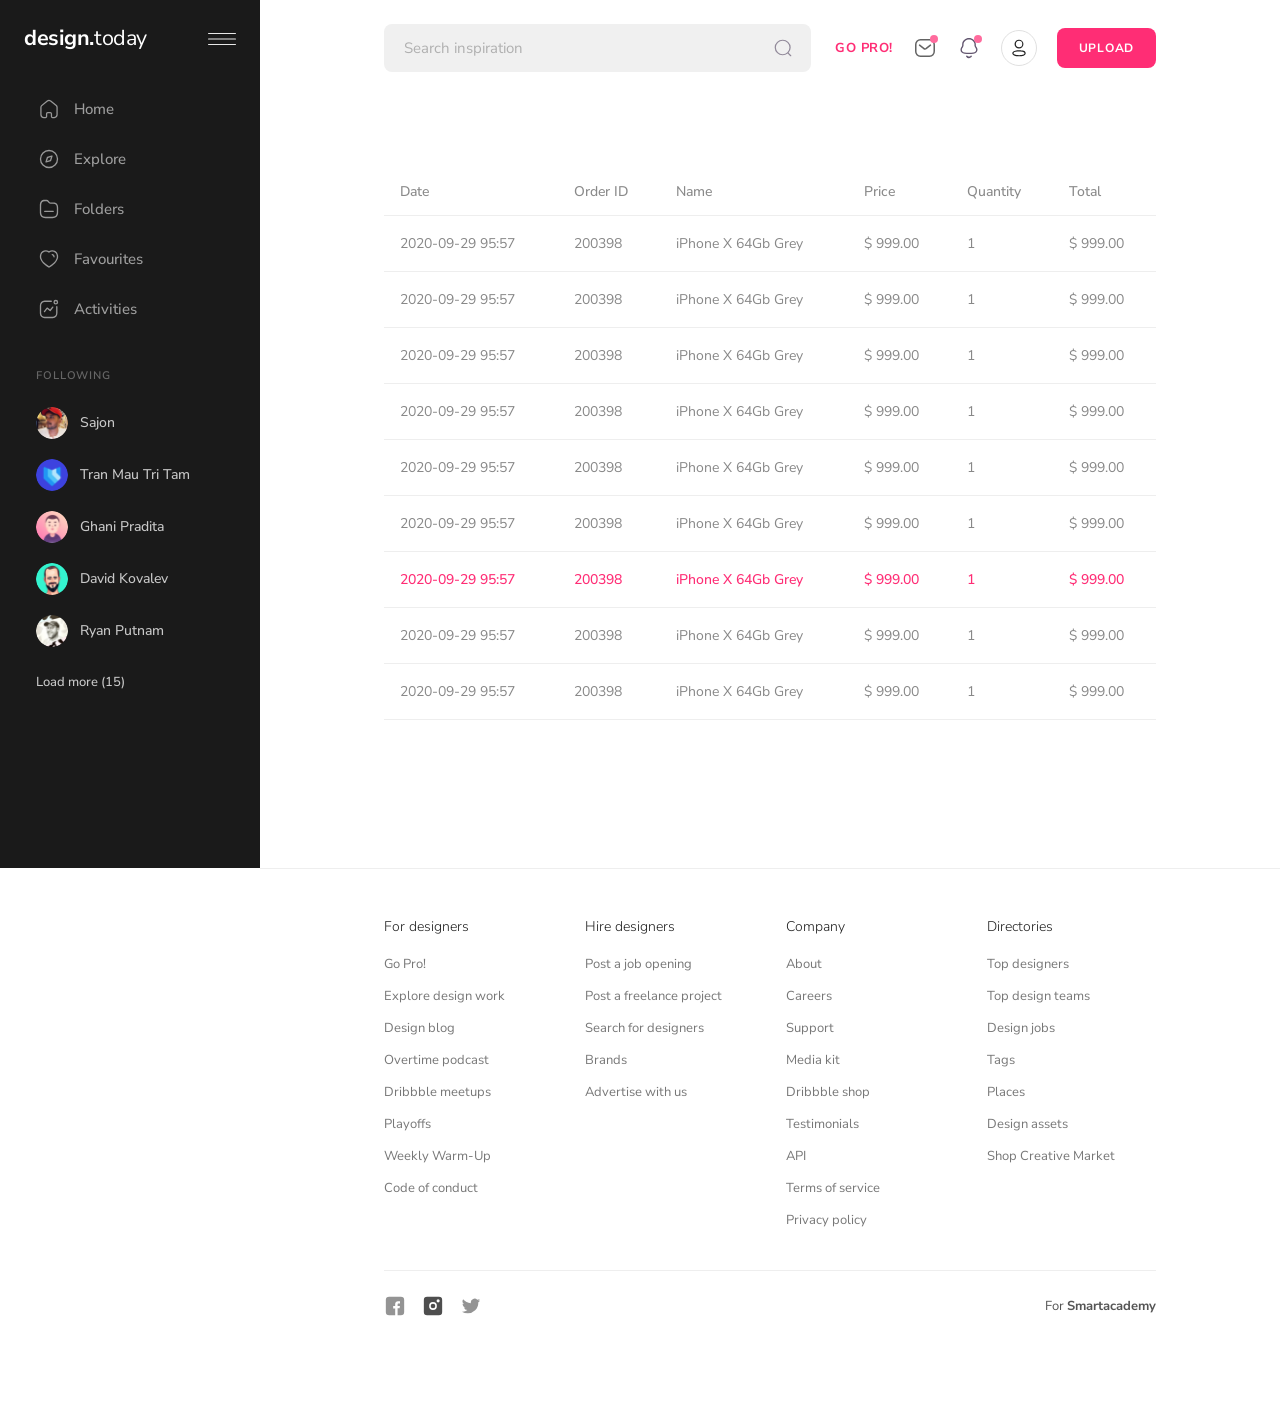
==== commit 84298d3a: "added metatags, corrected font, font weights, opacity for social icons, corrected media queries" ====
--- a/profile.html
+++ b/profile.html
@@ -3,224 +3,268 @@
   <head>
     <meta charset="UTF-8" />
     <meta name="viewport" content="width=device-width, initial-scale=1.0" />
-    <title>Profile Page</title>
+    <title>Profile page</title>
+
+    <meta
+      name="description"
+      content="View some kind of smartphone transactions profile page on design.today."
+    />
+    <meta
+      name="keywords"
+      content="designer profile, portfolio, design.today, smartphone, iphone, transactions"
+    />
+    <meta name="author" content="design.today" />
+    <meta name="robots" content="index, follow" />
+    <meta name="googlebot" content="index, follow" />
+    <meta property="og:type" content="profile" />
+    <meta property="og:site_name" content="design.today" />
+    <meta property="og:title" content="Profile — design.today" />
+    <meta
+      property="og:description"
+      content="View some kind of smartphone transactions profile page on design.today."
+    />
+    <meta property="og:url" content="https://design.today/profile.html" />
+    <meta property="og:image" content="src/images/Group 33.png" />
+    <meta property="og:locale" content="en_US" />
+
     <link rel="stylesheet" href="style.css" />
   </head>
   <body>
     <div class="app">
-      <div class="app__top">
+      <div class="app_top">
         <!-- Same sidebar as index.html -->
         <aside class="sidebar">
-        <div class="sidebar__header">
-          <a href="index.html" class="logo"><strong>design.</strong>today</a>
-          <button type="button" class="sidebar__menu" aria-label="Menu">
-            <img src="src/images/Group 7.svg" alt="" />
-          </button>
-        </div>
-
-        <nav class="sidebar__nav">
-          <ul>
-            <li>
-              <a href="index.html" class="is-active">
-                <img src="src/images/Component 5 – 2.svg" alt="" width="22" height="22" />
-                Home
+          <div class="sidebar_header">
+            <a href="index.html" class="logo"><strong>design.</strong>today</a>
+            <button type="button" class="sidebar_menu">
+              <img src="src/images/Group 7.svg" alt="" />
+            </button>
+          </div>
+
+          <nav class="sidebar_nav">
+            <ul>
+              <li>
+                <a href="index.html">
+                  <img
+                    src="src/images/Component 5 – 2.svg"
+                    alt=""
+                    width="22"
+                    height="22"
+                  />
+                  Home
+                </a>
+              </li>
+              <li>
+                <a href="#">
+                  <img
+                    src="src/images/Component 3 – 2.svg"
+                    alt=""
+                    width="22"
+                    height="22"
+                  />
+                  Explore
+                </a>
+              </li>
+              <li>
+                <a href="#">
+                  <img
+                    src="src/images/Component 4 – 2.svg"
+                    alt=""
+                    width="22"
+                    height="22"
+                  />
+                  Folders
+                </a>
+              </li>
+              <li>
+                <a href="#">
+                  <img
+                    class="sidebar_nav-icon--light"
+                    src="src/images/Component 6 – 2.svg"
+                    alt=""
+                    width="22"
+                    height="22"
+                  />
+                  Favourites
+                </a>
+              </li>
+              <li>
+                <a href="#">
+                  <img
+                    src="src/images/Component 1 – 2.svg"
+                    alt=""
+                    width="22"
+                    height="22"
+                  />
+                  Activities
+                </a>
+              </li>
+            </ul>
+          </nav>
+
+          <section class="sidebar_following">
+            <h2>Following</h2>
+            <ul>
+              <li>
+                <a href="#"
+                  ><img src="src/images/Rectangle 67.png" alt="" /><span
+                    >Sajon</span
+                  ></a
+                >
+              </li>
+              <li>
+                <a href="#"
+                  ><img src="src/images/Rectangle 65.png" alt="" /><span
+                    >Tran Mau Tri Tam</span
+                  ></a
+                >
+              </li>
+              <li>
+                <a href="#"
+                  ><img src="src/images/Rectangle 70.png" alt="" /><span
+                    >Ghani Pradita</span
+                  ></a
+                >
+              </li>
+              <li>
+                <a href="#"
+                  ><img src="src/images/Rectangle 71.png" alt="" /><span
+                    >David Kovalev</span
+                  ></a
+                >
+              </li>
+              <li>
+                <a href="#"
+                  ><img src="src/images/Rectangle 68.png" alt="" /><span
+                    >Ryan Putnam</span
+                  ></a
+                >
+              </li>
+            </ul>
+            <button type="button">Load more (15)</button>
+          </section>
+        </aside>
+
+        <!-- Main content -->
+        <div class="main">
+          <header class="topbar">
+            <form class="search" role="search">
+              <input type="search" placeholder="Search inspiration" />
+            </form>
+            <div class="topbar_actions">
+              <a href="#">GO PRO!</a>
+              <button type="button" class="topbar_icon">
+                <img src="src/images/Component 11 – 2.svg" alt="" />
+                <span class="topbar_badge"></span>
+              </button>
+              <button type="button" class="topbar_icon">
+                <img src="src/images/Component 7 – 2.svg" alt="" />
+                <span class="topbar_badge"></span>
+              </button>
+              <a href="index.html" class="topbar_avatar topbar_avatar--icon">
+                <img src="src/images/Group 79.svg" alt="Profile" />
               </a>
-            </li>
-            <li>
-              <a href="#">
-                <img src="src/images/Component 3 – 2.svg" alt="" width="22" height="22" />
-                Explore
-              </a>
-            </li>
-            <li>
-              <a href="#">
-                <img src="src/images/Component 4 – 2.svg" alt="" width="22" height="22" />
-                Folders
-              </a>
-            </li>
-            <li>
-              <a href="#">
-                <img
-                  class="sidebar__nav-icon--light"
-                  src="src/images/Component 6 – 2.svg"
-                  alt=""
-                  width="22"
-                  height="22"
-                />
-                Favourites
-              </a>
-            </li>
-            <li>
-              <a href="#">
-                <img src="src/images/Component 1 – 2.svg" alt="" width="22" height="22" />
-                Activities
-              </a>
-            </li>
-          </ul>
-        </nav>
-
-        <section class="sidebar__following">
-          <h2>Following</h2>
-          <ul>
-            <li>
-              <a href="#"
-                ><img src="src/images/Rectangle 67.png" alt="" /><span
-                  >Sajon</span
-                ></a
-              >
-            </li>
-            <li>
-              <a href="#"
-                ><img src="src/images/Rectangle 65.png" alt="" /><span
-                  >Tran Mau Tri Tam</span
-                ></a
-              >
-            </li>
-            <li>
-              <a href="#"
-                ><img src="src/images/Rectangle 70.png" alt="" /><span
-                  >Ghani Pradita</span
-                ></a
-              >
-            </li>
-            <li>
-              <a href="#"
-                ><img src="src/images/Rectangle 71.png" alt="" /><span
-                  >David Kovalev</span
-                ></a
-              >
-            </li>
-            <li>
-              <a href="#"
-                ><img src="src/images/Rectangle 68.png" alt="" /><span
-                  >Ryan Putnam</span
-                ></a
-              >
-            </li>
-          </ul>
-          <button type="button">Load more (15)</button>
-        </section>
-      </aside>
-
-      <div class="main">
-        <header class="topbar">
-          <form class="search" role="search">
-            <input type="search" placeholder="Search inspiration" />
-          </form>
-          <div class="topbar__actions">
-            <a href="#">GO PRO!</a>
-            <button type="button" class="topbar__icon" aria-label="Notifications">
-              <img src="src/images/Component 11 – 2.svg" alt="" />
-              <span class="topbar__badge" aria-hidden="true"></span>
-            </button>
-            <button type="button" class="topbar__icon" aria-label="Messages">
-              <img src="src/images/Component 7 – 2.svg" alt="" />
-              <span class="topbar__badge" aria-hidden="true"></span>
-            </button>
-            <button type="button" class="topbar__avatar topbar__avatar--icon" aria-label="Profile">
-              <img src="src/images/Group 79.svg" alt="" />
-            </button>
-            <button type="button" class="btn-upload">UPLOAD</button>
-          </div>
-        </header>
-
-        <main>
-          <!-- Order history -->
-          <section class="orders">
-            <table class="orders-table">
-              <thead>
-                <tr>
-                  <th>Date</th>
-                  <th>Order ID</th>
-                  <th>Name</th>
-                  <th>Price</th>
-                  <th>Quantity</th>
-                  <th>Total</th>
-                </tr>
-              </thead>
-              <tbody>
-                <tr>
-                  <td>2020-09-29 95:57</td>
-                  <td>200398</td>
-                  <td>iPhone X 64Gb Grey</td>
-                  <td>$ 999.00</td>
-                  <td>1</td>
-                  <td>$ 999.00</td>
-                </tr>
-                <tr>
-                  <td>2020-09-29 95:57</td>
-                  <td>200398</td>
-                  <td>iPhone X 64Gb Grey</td>
-                  <td>$ 999.00</td>
-                  <td>1</td>
-                  <td>$ 999.00</td>
-                </tr>
-                <tr>
-                  <td>2020-09-29 95:57</td>
-                  <td>200398</td>
-                  <td>iPhone X 64Gb Grey</td>
-                  <td>$ 999.00</td>
-                  <td>1</td>
-                  <td>$ 999.00</td>
-                </tr>
-                <tr>
-                  <td>2020-09-29 95:57</td>
-                  <td>200398</td>
-                  <td>iPhone X 64Gb Grey</td>
-                  <td>$ 999.00</td>
-                  <td>1</td>
-                  <td>$ 999.00</td>
-                </tr>
-                <tr>
-                  <td>2020-09-29 95:57</td>
-                  <td>200398</td>
-                  <td>iPhone X 64Gb Grey</td>
-                  <td>$ 999.00</td>
-                  <td>1</td>
-                  <td>$ 999.00</td>
-                </tr>
-                <tr>
-                  <td>2020-09-29 95:57</td>
-                  <td>200398</td>
-                  <td>iPhone X 64Gb Grey</td>
-                  <td>$ 999.00</td>
-                  <td>1</td>
-                  <td>$ 999.00</td>
-                </tr>
-                <tr class="is-accent">
-                  <td>2020-09-29 95:57</td>
-                  <td>200398</td>
-                  <td>iPhone X 64Gb Grey</td>
-                  <td>$ 999.00</td>
-                  <td>1</td>
-                  <td>$ 999.00</td>
-                </tr>
-                <tr>
-                  <td>2020-09-29 95:57</td>
-                  <td>200398</td>
-                  <td>iPhone X 64Gb Grey</td>
-                  <td>$ 999.00</td>
-                  <td>1</td>
-                  <td>$ 999.00</td>
-                </tr>
-                <tr>
-                  <td>2020-09-29 95:57</td>
-                  <td>200398</td>
-                  <td>iPhone X 64Gb Grey</td>
-                  <td>$ 999.00</td>
-                  <td>1</td>
-                  <td>$ 999.00</td>
-                </tr>
-              </tbody>
-            </table>
-          </section>
-        </main>
+              <button type="button" class="btn-upload">UPLOAD</button>
+            </div>
+          </header>
+
+          <main>
+            <!-- Order history -->
+            <section class="orders">
+              <table class="orders-table">
+                <thead>
+                  <tr>
+                    <th>Date</th>
+                    <th>Order ID</th>
+                    <th>Name</th>
+                    <th>Price</th>
+                    <th>Quantity</th>
+                    <th>Total</th>
+                  </tr>
+                </thead>
+                <tbody>
+                  <tr>
+                    <td>2020-09-29 95:57</td>
+                    <td>200398</td>
+                    <td>iPhone X 64Gb Grey</td>
+                    <td>$ 999.00</td>
+                    <td>1</td>
+                    <td>$ 999.00</td>
+                  </tr>
+                  <tr>
+                    <td>2020-09-29 95:57</td>
+                    <td>200398</td>
+                    <td>iPhone X 64Gb Grey</td>
+                    <td>$ 999.00</td>
+                    <td>1</td>
+                    <td>$ 999.00</td>
+                  </tr>
+                  <tr>
+                    <td>2020-09-29 95:57</td>
+                    <td>200398</td>
+                    <td>iPhone X 64Gb Grey</td>
+                    <td>$ 999.00</td>
+                    <td>1</td>
+                    <td>$ 999.00</td>
+                  </tr>
+                  <tr>
+                    <td>2020-09-29 95:57</td>
+                    <td>200398</td>
+                    <td>iPhone X 64Gb Grey</td>
+                    <td>$ 999.00</td>
+                    <td>1</td>
+                    <td>$ 999.00</td>
+                  </tr>
+                  <tr>
+                    <td>2020-09-29 95:57</td>
+                    <td>200398</td>
+                    <td>iPhone X 64Gb Grey</td>
+                    <td>$ 999.00</td>
+                    <td>1</td>
+                    <td>$ 999.00</td>
+                  </tr>
+                  <tr>
+                    <td>2020-09-29 95:57</td>
+                    <td>200398</td>
+                    <td>iPhone X 64Gb Grey</td>
+                    <td>$ 999.00</td>
+                    <td>1</td>
+                    <td>$ 999.00</td>
+                  </tr>
+                  <tr class="is-accent">
+                    <td>2020-09-29 95:57</td>
+                    <td>200398</td>
+                    <td>iPhone X 64Gb Grey</td>
+                    <td>$ 999.00</td>
+                    <td>1</td>
+                    <td>$ 999.00</td>
+                  </tr>
+                  <tr>
+                    <td>2020-09-29 95:57</td>
+                    <td>200398</td>
+                    <td>iPhone X 64Gb Grey</td>
+                    <td>$ 999.00</td>
+                    <td>1</td>
+                    <td>$ 999.00</td>
+                  </tr>
+                  <tr>
+                    <td>2020-09-29 95:57</td>
+                    <td>200398</td>
+                    <td>iPhone X 64Gb Grey</td>
+                    <td>$ 999.00</td>
+                    <td>1</td>
+                    <td>$ 999.00</td>
+                  </tr>
+                </tbody>
+              </table>
+            </section>
+          </main>
         </div>
       </div>
 
       <!-- Same footer as index.html -->
       <footer class="footer">
-        <div class="footer__columns">
+        <div class="footer_columns">
           <div>
             <h3>For designers</h3>
             <ul>
@@ -274,7 +318,8 @@
             </ul>
           </div>
         </div>
-        <div class="footer__bottom">
+
+        <div class="footer_bottom">
           <ul class="social">
             <li>
               <a href="#"
--- a/style.css
+++ b/style.css
@@ -1,4 +1,4 @@
-@import url("https://fonts.googleapis.com/css2?family=Inter:wght@400;500;600;700&display=swap");
+@import url("https://fonts.googleapis.com/css2?family=Nunito+Sans:ital,opsz,wght@0,6..12,200..1000;1,6..12,200..1000&display=swap");
 
 :root {
   --pink: #ff2d75;
@@ -21,10 +21,9 @@
 
 body {
   margin: 0;
-  font-family: "Inter", "Segoe UI", sans-serif;
+  font-family: "Nunito Sans", "Segoe UI", sans-serif;
   color: var(--text);
   background: #ffffff;
-  -webkit-font-smoothing: antialiased;
 }
 
 ul {
@@ -58,7 +57,7 @@
   min-height: 100vh;
 }
 
-.app__top {
+.app_top {
   display: flex;
   align-items: stretch;
 }
@@ -71,6 +70,9 @@
   padding: 28px 20px 32px;
   display: flex;
   flex-direction: column;
+  transition:
+    width 0.35s ease,
+    padding 0.35s ease;
 }
 
 .main {
@@ -83,11 +85,12 @@
 
 .main > main {
   flex: 1;
-  padding: 8px 40px 48px;
+  padding: 8px 124px 64px;
+  transition: padding 0.35s ease;
 }
 
 /* ========== Sidebar ========== */
-.sidebar__header {
+.sidebar_header {
   display: flex;
   align-items: center;
   justify-content: space-between;
@@ -102,31 +105,31 @@
   line-height: 1;
 }
 
-.sidebar__menu {
+.sidebar_menu {
   width: 28px;
   height: 20px;
   opacity: 0.9;
   flex-shrink: 0;
 }
 
-.sidebar__menu img {
+.sidebar_menu img {
   width: 100%;
   height: 100%;
   display: block;
   object-fit: contain;
 }
 
-.sidebar__nav {
+.sidebar_nav {
   margin-bottom: 36px;
 }
 
-.sidebar__nav ul {
+.sidebar_nav ul {
   display: flex;
   flex-direction: column;
   gap: 4px;
 }
 
-.sidebar__nav a {
+.sidebar_nav a {
   display: flex;
   align-items: center;
   gap: 14px;
@@ -140,7 +143,7 @@
     color 0.15s ease;
 }
 
-.sidebar__nav a img {
+.sidebar_nav a img {
   width: 22px;
   height: 22px;
   flex-shrink: 0;
@@ -148,34 +151,26 @@
   opacity: 0.55;
 }
 
-.sidebar__nav-icon--light {
+.sidebar_nav-icon--light {
   filter: brightness(0) invert(1);
   opacity: 0.45;
 }
 
-.sidebar__nav a:hover {
+.sidebar_nav a:hover {
+  background: var(--pink);
   color: #ffffff;
 }
 
-.sidebar__nav a:hover img {
-  opacity: 0.9;
-}
-
-.sidebar__nav a.is-active {
-  background: var(--pink);
-  color: #fff;
-}
-
-.sidebar__nav a.is-active img {
+.sidebar_nav a:hover img {
   opacity: 1;
 }
 
-.sidebar__nav a.is-active .sidebar__nav-icon--light {
+.sidebar_nav a:hover .sidebar_nav-icon--light {
   opacity: 1;
 }
 
 /* Following */
-.sidebar__following h2 {
+.sidebar_following h2 {
   margin: 0 0 16px;
   padding: 0 16px;
   font-size: 0.6875rem;
@@ -185,14 +180,14 @@
   color: #666;
 }
 
-.sidebar__following ul {
+.sidebar_following ul {
   display: flex;
   flex-direction: column;
   gap: 4px;
   margin-bottom: 8px;
 }
 
-.sidebar__following li a {
+.sidebar_following li a {
   display: flex;
   align-items: center;
   gap: 12px;
@@ -204,12 +199,12 @@
   transition: background 0.15s ease;
 }
 
-.sidebar__following li a:hover {
+.sidebar_following li a:hover {
   background: rgba(255, 255, 255, 0.05);
   color: #fff;
 }
 
-.sidebar__following img {
+.sidebar_following img {
   width: 32px;
   height: 32px;
   border-radius: 50%;
@@ -217,18 +212,18 @@
   flex-shrink: 0;
 }
 
-.sidebar__following > button {
+.sidebar_following > button {
   display: block;
   width: 100%;
   padding: 10px 16px;
   text-align: left;
-  color: #777;
+  color: #c8c8c8;
   font-size: 0.8125rem;
   font-weight: 500;
 }
 
-.sidebar__following > button:hover {
-  color: #aaa;
+.sidebar_following > button:hover {
+  color: #dddcdc;
 }
 
 /* ========== Topbar ========== */
@@ -237,13 +232,17 @@
   align-items: center;
   justify-content: space-between;
   gap: 24px;
-  padding: 24px 40px 20px;
+  padding: 24px 124px 64px;
+  transition:
+    padding 0.35s ease,
+    gap 0.35s ease;
 }
 
 .search {
   position: relative;
   flex: 1;
   max-width: 520px;
+  transition: max-width 0.35s ease;
 }
 
 .search input {
@@ -276,14 +275,14 @@
   pointer-events: none;
 }
 
-.topbar__actions {
+.topbar_actions {
   display: flex;
   align-items: center;
   gap: 20px;
   flex-shrink: 0;
 }
 
-.topbar__actions > a:first-child {
+.topbar_actions > a:first-child {
   color: var(--pink);
   font-size: 0.8125rem;
   font-weight: 700;
@@ -291,11 +290,11 @@
   white-space: nowrap;
 }
 
-.topbar__actions > a:first-child:hover {
+.topbar_actions > a:first-child:hover {
   color: #e82568;
 }
 
-.topbar__icon {
+.topbar_icon {
   position: relative;
   width: 24px;
   height: 24px;
@@ -303,18 +302,18 @@
   transition: opacity 0.15s ease;
 }
 
-.topbar__icon:hover {
+.topbar_icon:hover {
   opacity: 1;
 }
 
-.topbar__icon img {
+.topbar_icon img {
   width: 100%;
   height: 100%;
   display: block;
   object-fit: contain;
 }
 
-.topbar__badge {
+.topbar_badge {
   position: absolute;
   top: -1px;
   right: -1px;
@@ -325,7 +324,7 @@
   pointer-events: none;
 }
 
-.topbar__avatar {
+.topbar_avatar {
   width: 36px;
   height: 36px;
   border-radius: 50%;
@@ -335,14 +334,14 @@
   transition: outline-color 0.15s ease;
 }
 
-.topbar__avatar img {
+.topbar_avatar img {
   width: 100%;
   height: 100%;
   display: block;
   object-fit: cover;
 }
 
-.topbar__avatar--icon {
+.topbar_avatar--icon {
   display: grid;
   place-items: center;
   background-color: #fff;
@@ -350,13 +349,13 @@
   overflow: visible;
 }
 
-.topbar__avatar--icon img {
+.topbar_avatar--icon img {
   width: 20px;
   height: 20px;
   object-fit: contain;
 }
 
-.topbar__avatar:hover {
+.topbar_avatar:hover {
   outline-color: var(--pink);
 }
 
@@ -416,7 +415,7 @@
   font-weight: 600;
 }
 
-.filters__toggle {
+.filters_toggle {
   display: inline-flex;
   align-items: center;
   gap: 8px;
@@ -430,14 +429,14 @@
   font-weight: 500;
 }
 
-.filters__toggle img {
+.filters_toggle img {
   width: 18px;
   height: 18px;
   display: block;
   object-fit: contain;
 }
 
-.filters__toggle:hover {
+.filters_toggle:hover {
   background: #fafafa;
   border-color: #d0d0d0;
 }
@@ -448,6 +447,7 @@
   grid-template-columns: repeat(4, 1fr);
   gap: 28px 20px;
   margin-bottom: 36px;
+  transition: gap 0.35s ease;
 }
 
 .shot a {
@@ -456,20 +456,59 @@
   gap: 12px;
 }
 
-.shot img {
+.shot_media {
+  position: relative;
+  display: block;
+  overflow: hidden;
+  border-radius: 12px;
+  aspect-ratio: 295 / 218;
+  background: #f0f0f0;
+}
+
+.shot_media > img {
+  position: absolute;
+  inset: 0;
+  display: block;
   width: 100%;
-  aspect-ratio: 4 / 3;
+  height: 100%;
   object-fit: cover;
-  border-radius: 12px;
-  background: #f7f7f7;
+  transform: scale(1.183, 1.239);
+  transform-origin: center;
   transition: opacity 0.2s ease;
 }
 
-.shot a:hover img {
+.shot a:hover .shot_media > img {
   opacity: 0.92;
 }
 
-.shot span {
+.shot_actions {
+  position: absolute;
+  top: 12px;
+  left: 12px;
+  z-index: 1;
+  display: flex;
+  flex-direction: column;
+  gap: 8px;
+  opacity: 0;
+  pointer-events: none;
+  transition: opacity 0.2s ease;
+}
+
+.shot a:hover .shot_actions {
+  opacity: 1;
+  pointer-events: auto;
+}
+
+.shot_actions img {
+  display: block;
+  width: 28px;
+  height: 28px;
+  background: #fff;
+  border-radius: 8px;
+  box-shadow: 0 2px 8px rgba(0, 0, 0, 0.14);
+}
+
+.shot a > span:not(.shot_media):not(.shot_actions) {
   font-size: 0.8125rem;
   font-weight: 500;
   color: #555;
@@ -500,31 +539,34 @@
 /* ========== Top Designers ========== */
 .top-designers {
   margin-left: 260px;
-  padding: 40px;
+  padding: 64px 124px;
   background: #f7f7f7;
-}
-
-.top-designers__header {
+  transition:
+    margin-left 0.35s ease,
+    padding 0.35s ease;
+}
+
+.top-designers_header {
   display: flex;
   align-items: center;
   justify-content: space-between;
-  margin-bottom: 28px;
-}
-
-.top-designers__header h2 {
+  margin-bottom: 24px;
+}
+
+.top-designers_header h2 {
   margin: 0;
-  font-size: 1.25rem;
-  font-weight: 700;
+  font-size: 1.5rem;
+  font-weight: 500;
   color: var(--text);
 }
 
-.top-designers__header a {
+.top-designers_header a {
   font-size: 0.875rem;
   font-weight: 500;
   color: var(--text-muted);
 }
 
-.top-designers__header a:hover {
+.top-designers_header a:hover {
   color: var(--pink);
 }
 
@@ -547,6 +589,7 @@
   align-items: center;
   text-align: center;
   gap: 4px;
+  transition: min-width 0.35s ease;
 }
 
 .designer-list img {
@@ -603,7 +646,7 @@
 /* ========== profile.html ========== */
 /* ========== Orders table ========== */
 .orders {
-  padding: 24px 0 80px;
+  padding: 24px 0 84px;
 }
 
 .orders-table {
@@ -650,42 +693,46 @@
 /* ========== Footer ========== */
 .footer {
   margin-left: 260px;
-  padding: 48px 40px 32px;
+  padding: 48px 124px 84px;
   border-top: 1px solid var(--border);
   margin-top: auto;
-}
-
-.footer__columns {
+  transition:
+    margin-left 0.35s ease,
+    padding 0.35s ease;
+}
+
+.footer_columns {
   display: grid;
   grid-template-columns: repeat(4, 1fr);
   gap: 32px;
   margin-bottom: 40px;
-}
-
-.footer__columns h3 {
+  transition: gap 0.35s ease;
+}
+
+.footer_columns h3 {
   margin: 0 0 16px;
   font-size: 0.875rem;
-  font-weight: 700;
+  font-weight: 300;
   color: var(--text);
 }
 
-.footer__columns ul {
+.footer_columns ul {
   display: flex;
   flex-direction: column;
   gap: 10px;
 }
 
-.footer__columns a {
+.footer_columns a {
   font-size: 0.8125rem;
   color: #777;
   line-height: 1.4;
 }
 
-.footer__columns a:hover {
+.footer_columns a:hover {
   color: var(--pink);
 }
 
-.footer__bottom {
+.footer_bottom {
   display: flex;
   align-items: center;
   justify-content: space-between;
@@ -702,41 +749,43 @@
 .social img {
   width: 22px;
   height: 22px;
-  opacity: 0.55;
+  opacity: 0.8;
   transition: opacity 0.15s ease;
 }
 
 .social a:hover img {
-  opacity: 0.9;
-}
-
-.footer__bottom p {
+  opacity: 1;
+}
+
+.footer_bottom p {
   margin: 0;
   font-size: 0.8125rem;
   color: #555;
 }
 
 /* ========== Media queries ========== */
-@media (max-width: 1200px) {
+@media (max-width: 1024px) {
+  .sidebar {
+    width: 220px;
+    padding: 24px 16px 28px;
+  }
+
+  .main > main {
+    padding: 8px 40px 48px;
+  }
+
+  .topbar {
+    padding: 20px 40px 40px;
+    gap: 16px;
+  }
+
+  .search {
+    max-width: 380px;
+  }
+
   .gallery {
     grid-template-columns: repeat(3, 1fr);
-  }
-
-  .designer-list li {
-    min-width: 100px;
-  }
-}
-
-@media (max-width: 960px) {
-  .sidebar {
-    width: 220px;
-  }
-
-  .main > main,
-  .topbar,
-  .footer {
-    padding-left: 24px;
-    padding-right: 24px;
+    gap: 22px 16px;
   }
 
   .top-designers,
@@ -745,52 +794,61 @@
   }
 
   .top-designers {
-    padding: 32px 24px;
-  }
-
-  .gallery {
+    padding: 40px;
+  }
+
+  .footer {
+    padding: 40px 40px 64px;
+  }
+
+  .footer_columns {
     grid-template-columns: repeat(2, 1fr);
-    gap: 20px 16px;
-  }
-
-  .footer__columns {
-    grid-template-columns: repeat(2, 1fr);
-  }
-
-  .search {
-    max-width: 360px;
-  }
-}
-
-@media (max-width: 720px) {
-  .app__top {
+    gap: 28px 24px;
+  }
+
+  .designer-list li {
+    min-width: 110px;
+  }
+}
+
+@media (max-width: 768px) {
+  .app_top {
     flex-direction: column;
   }
 
   .sidebar {
     width: 100%;
     height: auto;
-    position: relative;
-    padding: 20px;
-  }
-
-  .sidebar__following {
+    padding: 16px 16px 20px;
+  }
+
+  .sidebar_following {
     display: none;
   }
 
-  .sidebar__nav ul {
+  .sidebar_nav {
+    margin-bottom: 0;
+  }
+
+  .sidebar_nav ul {
     flex-direction: row;
     flex-wrap: wrap;
-  }
-
-  .top-designers,
-  .footer {
-    margin-left: 0;
+    gap: 4px;
+  }
+
+  .sidebar_nav a {
+    padding: 10px 14px;
+    font-size: 0.875rem;
+  }
+
+  .main > main {
+    padding: 8px 16px 40px;
   }
 
   .topbar {
     flex-wrap: wrap;
     gap: 12px;
+    padding: 16px 16px 28px;
   }
 
   .search {
@@ -799,29 +857,7 @@
     flex: 1 1 100%;
   }
 
-  .gallery {
-    grid-template-columns: 1fr 1fr;
-  }
-
-  .orders {
-    overflow-x: auto;
-  }
-
-  .orders-table {
-    min-width: 640px;
-  }
-}
-
-@media (max-width: 480px) {
-  .gallery {
-    grid-template-columns: 1fr;
-  }
-
-  .footer__columns {
-    grid-template-columns: 1fr;
-  }
-
-  .topbar__actions > a:first-child {
+  .topbar_actions > a:first-child {
     display: none;
   }
 
@@ -834,4 +870,65 @@
     padding: 0 12px;
     font-size: 0.75rem;
   }
-}
+
+  .gallery {
+    grid-template-columns: repeat(2, 1fr);
+    gap: 16px 12px;
+    margin-bottom: 28px;
+  }
+
+  .top-designers,
+  .footer {
+    margin-left: 0;
+  }
+
+  .top-designers {
+    padding: 32px 16px;
+  }
+
+  .designer-list li {
+    min-width: 96px;
+  }
+
+  .designer-list img {
+    width: 64px;
+    height: 64px;
+  }
+
+  .footer {
+    padding: 32px 16px 48px;
+  }
+
+  .footer_columns {
+    grid-template-columns: 1fr 1fr;
+    gap: 24px 16px;
+  }
+
+  .footer_bottom {
+    flex-direction: column;
+    gap: 16px;
+    align-items: flex-start;
+  }
+
+  .orders {
+    overflow-x: auto;
+  }
+
+  .orders-table {
+    min-width: 640px;
+  }
+}
+
+@media (prefers-reduced-motion: reduce) {
+  .sidebar,
+  .main > main,
+  .topbar,
+  .search,
+  .gallery,
+  .top-designers,
+  .designer-list li,
+  .footer,
+  .footer_columns {
+    transition: none;
+  }
+}
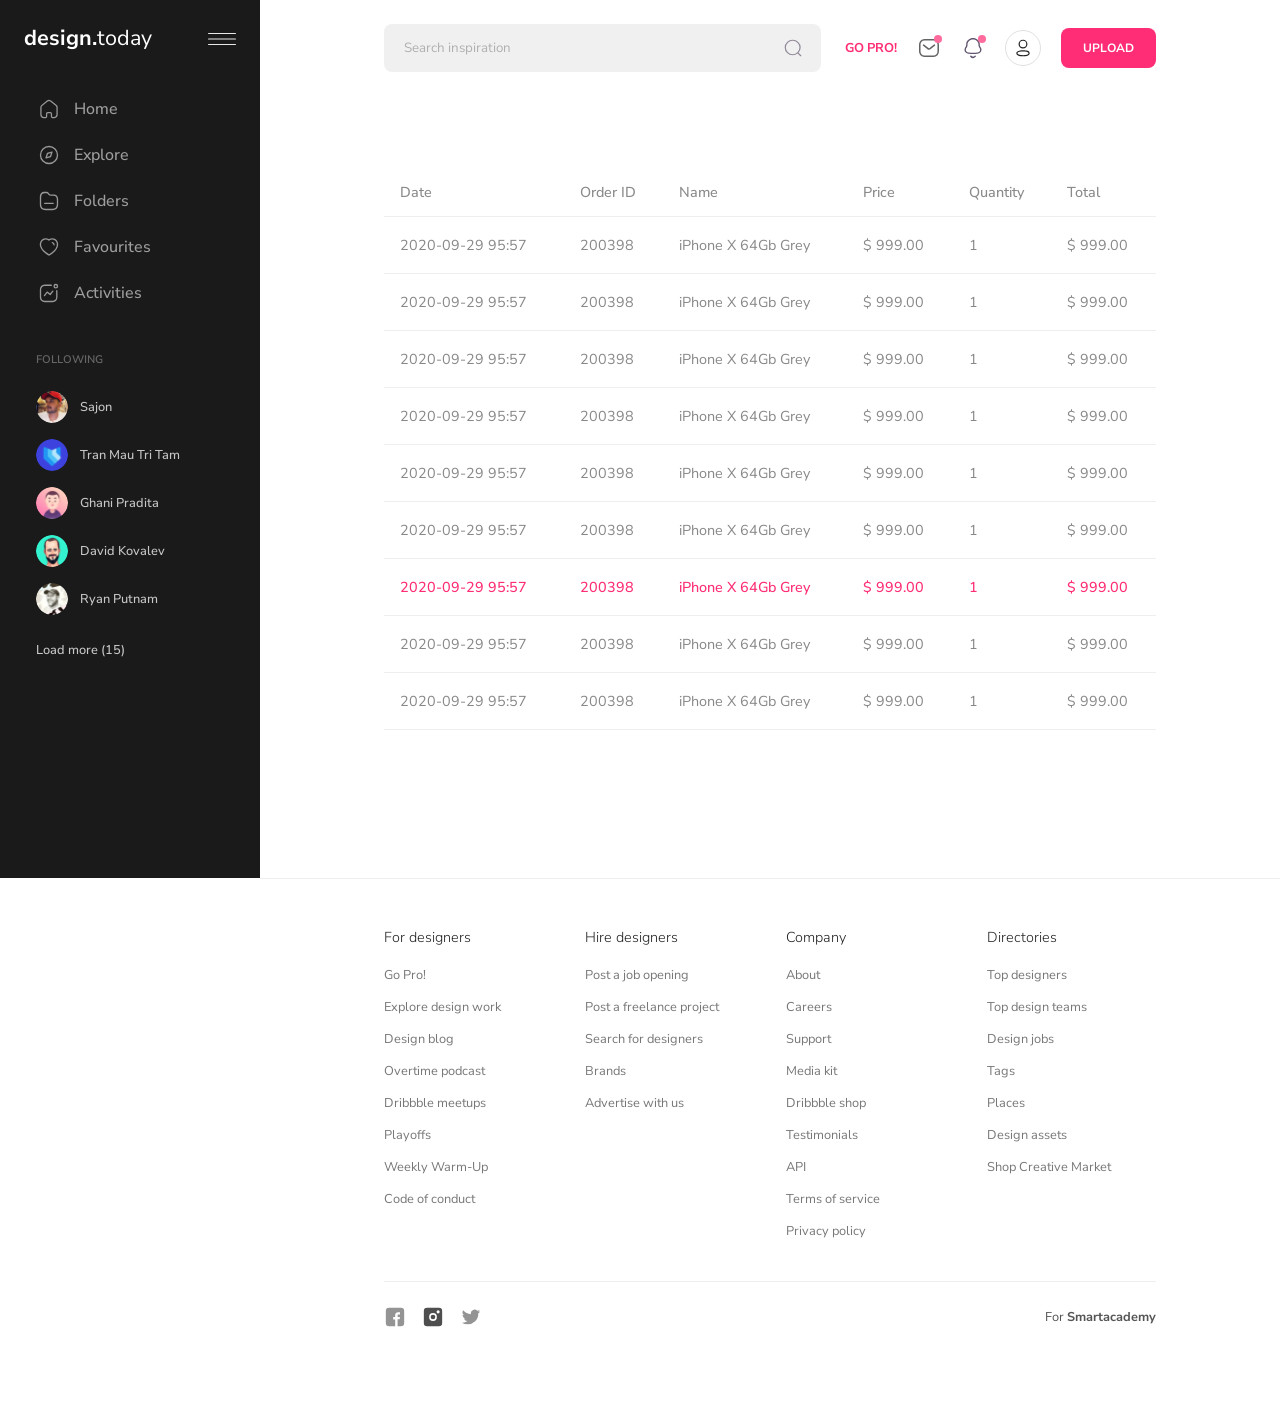
==== commit d21211f0: "cleaned up css" ====
--- a/profile.html
+++ b/profile.html
@@ -27,7 +27,7 @@
     <meta property="og:image" content="src/images/Group 33.png" />
     <meta property="og:locale" content="en_US" />
 
-    <link rel="stylesheet" href="style.css" />
+    <link rel="stylesheet" href="styles.css" />
   </head>
   <body>
     <div class="app">
--- a/styles.css
+++ b/styles.css
@@ -0,0 +1,919 @@
+@import url("https://fonts.googleapis.com/css2?family=Nunito+Sans:ital,opsz,wght@0,6..12,200..1000;1,6..12,200..1000&display=swap");
+
+:root {
+  --pink: #ff2d75;
+  --bg-input: #f0f0f0;
+  --text: #222222;
+  --text-muted: #8a8a8a;
+  --border: #eeeeee;
+  --radius-pill: 8px;
+}
+
+*,
+*::before,
+*::after {
+  box-sizing: border-box;
+}
+
+html {
+  font-size: 16px;
+}
+
+body {
+  margin: 0;
+  font-family: "Nunito Sans", "Segoe UI", sans-serif;
+  color: var(--text);
+  background: #ffffff;
+}
+
+ul {
+  list-style: none;
+  margin: 0;
+  padding: 0;
+}
+
+a {
+  color: inherit;
+  text-decoration: none;
+}
+
+button {
+  font-family: inherit;
+  cursor: pointer;
+  border: none;
+  background: none;
+  padding: 0;
+}
+
+img {
+  display: block;
+  max-width: 100%;
+}
+
+/* ========== Layout ========== */
+.app {
+  display: flex;
+  flex-direction: column;
+  min-height: 100vh;
+}
+
+.app_top {
+  display: flex;
+  align-items: stretch;
+}
+
+.sidebar {
+  width: 260px;
+  flex-shrink: 0;
+  background: #1a1a1a;
+  color: #fff;
+  padding: 28px 20px 32px;
+  display: flex;
+  flex-direction: column;
+  transition:
+    width 0.35s ease,
+    padding 0.35s ease;
+}
+
+.main {
+  flex: 1;
+  min-width: 0;
+  display: flex;
+  flex-direction: column;
+  background: #ffffff;
+}
+
+.main > main {
+  flex: 1;
+  padding: 8px 124px 64px;
+  transition: padding 0.35s ease;
+}
+
+/* ========== Sidebar ========== */
+.sidebar_header {
+  display: flex;
+  align-items: center;
+  justify-content: space-between;
+  margin-bottom: 36px;
+  padding: 0 4px;
+}
+
+.logo {
+  font-size: 1.35rem;
+  color: #fff;
+  line-height: 1;
+}
+
+.sidebar_menu {
+  width: 28px;
+  height: 20px;
+  opacity: 0.9;
+  flex-shrink: 0;
+}
+
+.sidebar_menu img {
+  width: 100%;
+  height: 100%;
+  object-fit: contain;
+}
+
+.sidebar_nav {
+  margin-bottom: 36px;
+}
+
+.sidebar_nav ul {
+  display: flex;
+  flex-direction: column;
+}
+
+.sidebar_nav a {
+  display: flex;
+  align-items: center;
+  gap: 14px;
+  padding: 12px 18px;
+  border-radius: 10px;
+  color: #9e9e9e;
+  font-weight: 500;
+  transition:
+    background 0.15s ease,
+    color 0.15s ease;
+}
+
+.sidebar_nav a img {
+  width: 22px;
+  height: 22px;
+  flex-shrink: 0;
+  object-fit: contain;
+  opacity: 0.55;
+}
+
+.sidebar_nav-icon--light {
+  filter: brightness(0) invert(1);
+  opacity: 0.45;
+}
+
+.sidebar_nav a:hover {
+  background: var(--pink);
+  color: #ffffff;
+}
+
+.sidebar_nav a:hover img {
+  opacity: 1;
+}
+
+.sidebar_nav a:hover .sidebar_nav-icon--light {
+  opacity: 1;
+}
+
+/* Following */
+.sidebar_following h2 {
+  margin: 0 0 16px;
+  padding: 0 16px;
+  font-size: 0.6875rem;
+  font-weight: 600;
+  text-transform: uppercase;
+  color: #666;
+}
+
+.sidebar_following ul {
+  display: flex;
+  flex-direction: column;
+  margin-bottom: 8px;
+}
+
+.sidebar_following li a {
+  display: flex;
+  align-items: center;
+  gap: 12px;
+  padding: 8px 16px;
+  border-radius: 12px;
+  color: #c8c8c8;
+  font-size: 0.8rem;
+  font-weight: 500;
+  transition: background 0.15s ease;
+}
+
+.sidebar_following li a:hover {
+  background: rgba(255, 255, 255, 0.05);
+  color: #fff;
+}
+
+.sidebar_following img {
+  width: 32px;
+  height: 32px;
+  border-radius: 50%;
+  object-fit: cover;
+  flex-shrink: 0;
+}
+
+.sidebar_following > button {
+  display: block;
+  width: 100%;
+  padding: 10px 16px;
+  text-align: left;
+  color: #c8c8c8;
+  font-size: 0.8rem;
+  font-weight: 500;
+}
+
+.sidebar_following > button:hover {
+  color: #dddcdc;
+}
+
+/* ========== Topbar ========== */
+.topbar {
+  display: flex;
+  align-items: center;
+  justify-content: space-between;
+  gap: 24px;
+  padding: 24px 124px 64px;
+  transition:
+    padding 0.35s ease,
+    gap 0.35s ease;
+}
+
+.search {
+  position: relative;
+  flex: 1;
+  max-width: 520px;
+  transition: max-width 0.35s ease;
+}
+
+.search input {
+  width: 100%;
+  height: 48px;
+  padding: 0 48px 0 20px;
+  border: none;
+  border-radius: var(--radius-pill);
+  background: var(--bg-input);
+  font-family: inherit;
+  color: var(--text);
+  outline: none;
+}
+
+.search input::placeholder {
+  color: #b0b0b0;
+}
+
+.search::after {
+  content: "";
+  position: absolute;
+  right: 18px;
+  top: 50%;
+  transform: translateY(-50%);
+  width: 20px;
+  height: 20px;
+  background: url("src/images/Component 9 – 2.svg") center / contain no-repeat;
+  opacity: 0.45;
+  pointer-events: none;
+}
+
+.topbar_actions {
+  display: flex;
+  align-items: center;
+  gap: 20px;
+  flex-shrink: 0;
+}
+
+.topbar_actions > a:first-child {
+  color: var(--pink);
+  font-size: 0.8rem;
+  font-weight: 700;
+  white-space: nowrap;
+}
+
+.topbar_actions > a:first-child:hover {
+  color: #e82568;
+}
+
+.topbar_icon {
+  position: relative;
+  width: 24px;
+  height: 24px;
+  opacity: 0.7;
+  transition: opacity 0.15s ease;
+}
+
+.topbar_icon:hover {
+  opacity: 1;
+}
+
+.topbar_icon img {
+  width: 100%;
+  height: 100%;
+  object-fit: contain;
+}
+
+.topbar_badge {
+  position: absolute;
+  top: -1px;
+  right: -1px;
+  width: 8px;
+  height: 8px;
+  border-radius: 50%;
+  background: var(--pink);
+  pointer-events: none;
+}
+
+.topbar_avatar {
+  width: 36px;
+  height: 36px;
+  border-radius: 50%;
+  overflow: hidden;
+  flex-shrink: 0;
+  outline: 2px solid transparent;
+  transition: outline-color 0.15s ease;
+}
+
+.topbar_avatar img {
+  width: 100%;
+  height: 100%;
+  object-fit: cover;
+}
+
+.topbar_avatar--icon {
+  display: grid;
+  place-items: center;
+  background-color: #fff;
+  border: 1px solid #e0e0e0;
+  overflow: visible;
+}
+
+.topbar_avatar--icon img {
+  width: 20px;
+  height: 20px;
+  object-fit: contain;
+}
+
+.topbar_avatar:hover {
+  outline-color: var(--pink);
+}
+
+.btn-upload {
+  height: 40px;
+  padding: 0 22px;
+  border-radius: 8px;
+  background: var(--pink);
+  color: #fff;
+  font-size: 0.75rem;
+  font-weight: 700;
+  transition: background 0.15s ease;
+}
+
+.btn-upload:hover {
+  background: #e82568;
+}
+
+/* ========== Filters ========== */
+.filters {
+  display: flex;
+  align-items: center;
+  justify-content: space-between;
+  gap: 16px;
+  margin-bottom: 28px;
+  flex-wrap: wrap;
+}
+
+.categories {
+  display: flex;
+  flex-wrap: wrap;
+  gap: 8px;
+}
+
+.categories button {
+  height: 36px;
+  padding: 0 16px;
+  border-radius: var(--radius-pill);
+  background: transparent;
+  color: var(--text-muted);
+  font-size: 0.8rem;
+  font-weight: 500;
+  transition:
+    background 0.15s ease,
+    color 0.15s ease;
+}
+
+.categories button:hover {
+  background: var(--bg-input);
+  color: var(--text);
+}
+
+.categories button.is-active {
+  background: var(--bg-input);
+  color: var(--text);
+  font-weight: 600;
+}
+
+.filters_toggle {
+  display: inline-flex;
+  align-items: center;
+  gap: 8px;
+  height: 36px;
+  padding: 0 16px;
+  border: 1px solid #e0e0e0;
+  border-radius: var(--radius-pill);
+  background: #fff;
+  color: var(--text);
+  font-size: 0.8rem;
+  font-weight: 500;
+}
+
+.filters_toggle img {
+  width: 18px;
+  height: 18px;
+  object-fit: contain;
+}
+
+.filters_toggle:hover {
+  background: #fafafa;
+  border-color: #d0d0d0;
+}
+
+/* ========== Gallery ========== */
+.gallery {
+  display: grid;
+  grid-template-columns: repeat(4, 1fr);
+  gap: 28px 20px;
+  margin-bottom: 36px;
+  transition: gap 0.35s ease;
+}
+
+.shot a {
+  display: flex;
+  flex-direction: column;
+  gap: 12px;
+}
+
+.shot_media {
+  position: relative;
+  display: block;
+  overflow: hidden;
+  border-radius: 12px;
+  aspect-ratio: 295 / 218;
+  background: #f0f0f0;
+}
+
+.shot_media > img {
+  position: absolute;
+  inset: 0;
+  width: 100%;
+  height: 100%;
+  object-fit: cover;
+  transform: scale(1.183, 1.239);
+  transform-origin: center;
+  transition: opacity 0.2s ease;
+}
+
+.shot a:hover .shot_media > img {
+  opacity: 0.92;
+}
+
+.shot_actions {
+  position: absolute;
+  top: 12px;
+  left: 12px;
+  z-index: 1;
+  display: flex;
+  flex-direction: column;
+  gap: 8px;
+  opacity: 0;
+  pointer-events: none;
+  transition: opacity 0.2s ease;
+}
+
+.shot a:hover .shot_actions {
+  opacity: 1;
+  pointer-events: auto;
+}
+
+.shot_actions img {
+  width: 28px;
+  height: 28px;
+  background: #fff;
+  border-radius: 8px;
+  box-shadow: 0 2px 8px rgba(0, 0, 0, 0.14);
+}
+
+.shot a > span:not(.shot_media):not(.shot_actions) {
+  font-size: 0.8rem;
+  font-weight: 500;
+  color: #555;
+  line-height: 1.4;
+}
+
+.load-more {
+  display: block;
+  width: 300px;
+  max-width: 100%;
+  height: 42px;
+  margin: 0 auto;
+  border-radius: 10px;
+  background: var(--bg-input);
+  color: var(--text-muted);
+  font-weight: 500;
+  transition:
+    background 0.15s ease,
+    color 0.15s ease;
+}
+
+.load-more:hover {
+  background: #e4e4e4;
+  color: var(--text);
+}
+
+/* ========== Top Designers ========== */
+.top-designers {
+  margin-left: 260px;
+  padding: 64px 124px;
+  background: #f7f7f7;
+  transition:
+    margin-left 0.35s ease,
+    padding 0.35s ease;
+}
+
+.top-designers_header {
+  display: flex;
+  align-items: center;
+  justify-content: space-between;
+  margin-bottom: 24px;
+}
+
+.top-designers_header h2 {
+  margin: 0;
+  font-size: 1.5rem;
+  font-weight: 500;
+  color: var(--text);
+}
+
+.top-designers_header a {
+  font-size: 0.9rem;
+  font-weight: 500;
+  color: var(--text-muted);
+}
+
+.top-designers_header a:hover {
+  color: var(--pink);
+}
+
+.designer-list {
+  display: flex;
+  gap: 12px;
+  overflow-x: auto;
+  scrollbar-width: none;
+  padding-bottom: 4px;
+}
+
+.designer-list::-webkit-scrollbar {
+  display: none;
+}
+
+.designer-list li {
+  flex: 1 0 112px;
+  min-width: 112px;
+  display: flex;
+  flex-direction: column;
+  align-items: center;
+  text-align: center;
+  transition: min-width 0.35s ease;
+}
+
+.designer-list img {
+  width: 80px;
+  height: 80px;
+  border-radius: 50%;
+  object-fit: cover;
+  margin-bottom: 8px;
+  flex-shrink: 0;
+}
+
+.designer-list p:first-of-type {
+  margin: 0;
+  font-size: 0.8rem;
+  font-weight: 600;
+  color: var(--text);
+  line-height: 1.3;
+}
+
+.designer-list p:last-of-type {
+  margin: 0 0 10px;
+  font-size: 0.7rem;
+  font-weight: 400;
+  color: var(--text-muted);
+  line-height: 1.3;
+}
+
+.designer-list button {
+  height: 34px;
+  padding: 0 14px;
+  margin-top: auto;
+  border-radius: var(--radius-pill);
+  border: 1px solid #e0e0e0;
+  background: #fff;
+  color: var(--text);
+  font-size: 0.75rem;
+  font-weight: 500;
+  white-space: nowrap;
+  transition:
+    background 0.15s ease,
+    border-color 0.15s ease;
+}
+
+.designer-list button:hover {
+  background: var(--bg-input);
+}
+
+.designer-list li:nth-child(1) button,
+.designer-list li:nth-child(5) button {
+  border-color: transparent;
+  background: #ebebeb;
+  color: #555;
+}
+
+/* ========== profile.html ========== */
+/* ========== Orders table ========== */
+.orders {
+  padding: 24px 0 84px;
+}
+
+.orders-table {
+  width: 100%;
+  border-collapse: collapse;
+  font-size: 0.9rem;
+}
+
+.orders-table thead th {
+  padding: 14px 16px;
+  text-align: left;
+  font-weight: 500;
+  color: var(--text-muted);
+  border-bottom: 1px solid var(--border);
+  white-space: nowrap;
+}
+
+.orders-table tbody td {
+  padding: 18px 16px;
+  color: #888;
+  border-bottom: 1px solid var(--border);
+  white-space: nowrap;
+}
+
+.orders-table tbody tr:hover {
+  background: #f3f3f3;
+}
+
+.orders-table tbody tr:hover td {
+  color: #555;
+  font-weight: 500;
+}
+
+.orders-table .is-accent td {
+  color: var(--pink);
+  font-weight: 500;
+}
+
+.orders-table tbody tr.is-accent:hover td {
+  color: var(--pink);
+}
+
+/* ========== Footer ========== */
+.footer {
+  margin-left: 260px;
+  padding: 48px 124px 84px;
+  border-top: 1px solid var(--border);
+  margin-top: auto;
+  transition:
+    margin-left 0.35s ease,
+    padding 0.35s ease;
+}
+
+.footer_columns {
+  display: grid;
+  grid-template-columns: repeat(4, 1fr);
+  gap: 32px;
+  margin-bottom: 40px;
+  transition: gap 0.35s ease;
+}
+
+.footer_columns h3 {
+  margin: 0 0 16px;
+  font-size: 0.9rem;
+  font-weight: 300;
+  color: var(--text);
+}
+
+.footer_columns ul {
+  display: flex;
+  flex-direction: column;
+  gap: 10px;
+}
+
+.footer_columns a {
+  font-size: 0.8rem;
+  color: #777;
+  line-height: 1.4;
+}
+
+.footer_columns a:hover {
+  color: var(--pink);
+}
+
+.footer_bottom {
+  display: flex;
+  align-items: center;
+  justify-content: space-between;
+  padding-top: 24px;
+  border-top: 1px solid var(--border);
+}
+
+.social {
+  display: flex;
+  align-items: center;
+  gap: 16px;
+}
+
+.social img {
+  width: 22px;
+  height: 22px;
+  opacity: 0.8;
+  transition: opacity 0.15s ease;
+}
+
+.social a:hover img {
+  opacity: 1;
+}
+
+.footer_bottom p {
+  margin: 0;
+  font-size: 0.8rem;
+  color: #555;
+}
+
+/* ========== Media queries ========== */
+@media (max-width: 1024px) {
+  .sidebar {
+    width: 220px;
+    padding: 24px 16px 28px;
+  }
+
+  .main > main {
+    padding: 8px 40px 48px;
+  }
+
+  .topbar {
+    padding: 20px 40px 40px;
+    gap: 16px;
+  }
+
+  .search {
+    max-width: 380px;
+  }
+
+  .gallery {
+    grid-template-columns: repeat(3, 1fr);
+    gap: 22px 16px;
+  }
+
+  .top-designers,
+  .footer {
+    margin-left: 220px;
+  }
+
+  .top-designers {
+    padding: 40px;
+  }
+
+  .footer {
+    padding: 40px 40px 64px;
+  }
+
+  .footer_columns {
+    grid-template-columns: repeat(2, 1fr);
+    gap: 28px 24px;
+  }
+
+  .designer-list li {
+    min-width: 110px;
+  }
+}
+
+@media (max-width: 768px) {
+  .app_top {
+    flex-direction: column;
+  }
+
+  .sidebar {
+    width: 100%;
+    height: auto;
+    padding: 16px 16px 20px;
+  }
+
+  .sidebar_following {
+    display: none;
+  }
+
+  .sidebar_nav {
+    margin-bottom: 0;
+  }
+
+  .sidebar_nav ul {
+    flex-direction: row;
+    flex-wrap: wrap;
+    gap: 4px;
+  }
+
+  .sidebar_nav a {
+    padding: 10px 14px;
+    font-size: 0.9rem;
+  }
+
+  .main > main {
+    padding: 8px 16px 40px;
+  }
+
+  .topbar {
+    flex-wrap: wrap;
+    gap: 12px;
+    padding: 16px 16px 28px;
+  }
+
+  .search {
+    max-width: none;
+    order: 3;
+    flex: 1 1 100%;
+  }
+
+  .topbar_actions > a:first-child {
+    display: none;
+  }
+
+  .categories {
+    gap: 6px;
+  }
+
+  .categories button {
+    height: 32px;
+    padding: 0 12px;
+    font-size: 0.75rem;
+  }
+
+  .gallery {
+    grid-template-columns: repeat(2, 1fr);
+    gap: 16px 12px;
+    margin-bottom: 28px;
+  }
+
+  .top-designers,
+  .footer {
+    margin-left: 0;
+  }
+
+  .top-designers {
+    padding: 32px 16px;
+  }
+
+  .designer-list li {
+    min-width: 96px;
+  }
+
+  .designer-list img {
+    width: 64px;
+    height: 64px;
+  }
+
+  .footer {
+    padding: 32px 16px 48px;
+  }
+
+  .footer_columns {
+    grid-template-columns: 1fr 1fr;
+    gap: 24px 16px;
+  }
+
+  .footer_bottom {
+    flex-direction: column;
+    gap: 16px;
+    align-items: flex-start;
+  }
+
+  .orders {
+    overflow-x: auto;
+  }
+
+  .orders-table {
+    min-width: 640px;
+  }
+}
+
+@media (prefers-reduced-motion: reduce) {
+  .sidebar,
+  .main > main,
+  .topbar,
+  .search,
+  .gallery,
+  .top-designers,
+  .designer-list li,
+  .footer,
+  .footer_columns {
+    transition: none;
+  }
+}
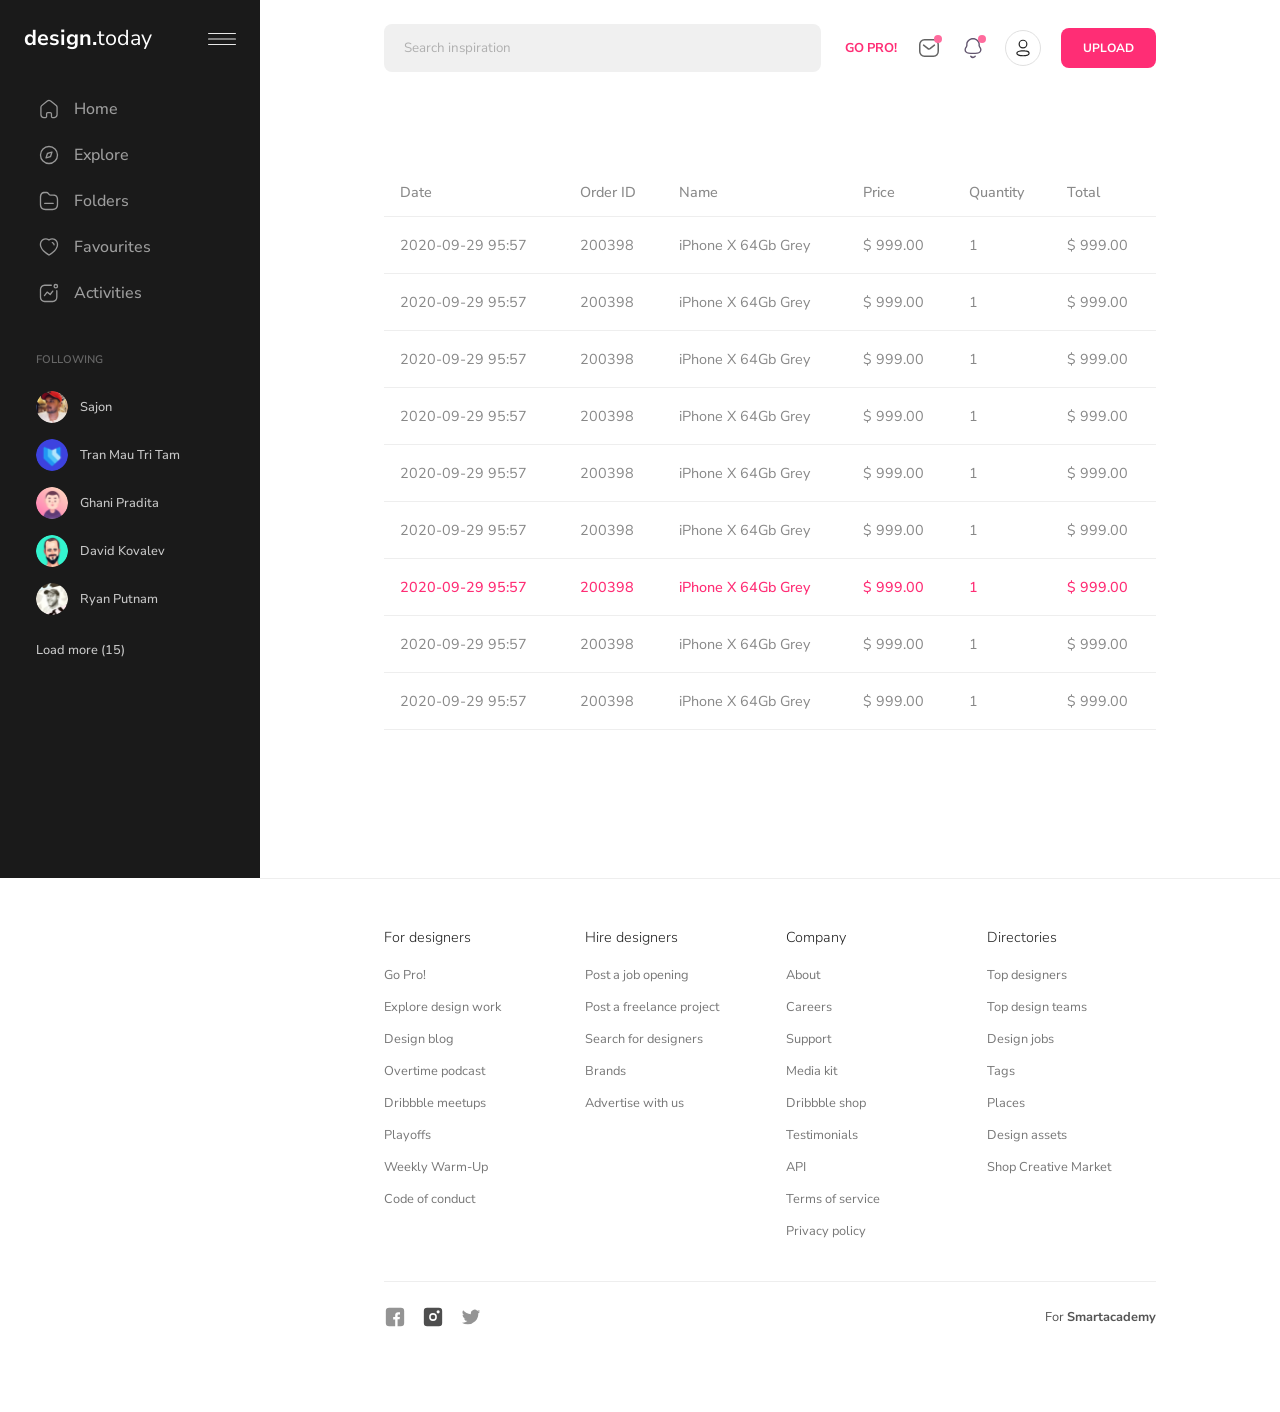
==== commit 2419bb57: "fixed profile table side scroll. added alt tags. moved css to src." ====
--- a/profile.html
+++ b/profile.html
@@ -27,7 +27,7 @@
     <meta property="og:image" content="src/images/Group 33.png" />
     <meta property="og:locale" content="en_US" />
 
-    <link rel="stylesheet" href="styles.css" />
+    <link rel="stylesheet" href="src/styles.css" />
   </head>
   <body>
     <div class="app">
@@ -37,7 +37,7 @@
           <div class="sidebar_header">
             <a href="index.html" class="logo"><strong>design.</strong>today</a>
             <button type="button" class="sidebar_menu">
-              <img src="src/images/Group 7.svg" alt="" />
+              <img src="src/images/Group 7.svg" alt="Open navigation menu" />
             </button>
           </div>
 
@@ -47,7 +47,7 @@
                 <a href="index.html">
                   <img
                     src="src/images/Component 5 – 2.svg"
-                    alt=""
+                    alt="Home"
                     width="22"
                     height="22"
                   />
@@ -58,7 +58,7 @@
                 <a href="#">
                   <img
                     src="src/images/Component 3 – 2.svg"
-                    alt=""
+                    alt="Explore"
                     width="22"
                     height="22"
                   />
@@ -69,7 +69,7 @@
                 <a href="#">
                   <img
                     src="src/images/Component 4 – 2.svg"
-                    alt=""
+                    alt="Folders"
                     width="22"
                     height="22"
                   />
@@ -81,7 +81,7 @@
                   <img
                     class="sidebar_nav-icon--light"
                     src="src/images/Component 6 – 2.svg"
-                    alt=""
+                    alt="Favorites"
                     width="22"
                     height="22"
                   />
@@ -92,7 +92,7 @@
                 <a href="#">
                   <img
                     src="src/images/Component 1 – 2.svg"
-                    alt=""
+                    alt="Activities"
                     width="22"
                     height="22"
                   />
@@ -107,37 +107,42 @@
             <ul>
               <li>
                 <a href="#"
-                  ><img src="src/images/Rectangle 67.png" alt="" /><span
-                    >Sajon</span
-                  ></a
-                >
-              </li>
-              <li>
-                <a href="#"
-                  ><img src="src/images/Rectangle 65.png" alt="" /><span
-                    >Tran Mau Tri Tam</span
-                  ></a
-                >
-              </li>
-              <li>
-                <a href="#"
-                  ><img src="src/images/Rectangle 70.png" alt="" /><span
-                    >Ghani Pradita</span
-                  ></a
-                >
-              </li>
-              <li>
-                <a href="#"
-                  ><img src="src/images/Rectangle 71.png" alt="" /><span
-                    >David Kovalev</span
-                  ></a
-                >
-              </li>
-              <li>
-                <a href="#"
-                  ><img src="src/images/Rectangle 68.png" alt="" /><span
-                    >Ryan Putnam</span
-                  ></a
+                  ><img
+                    src="src/images/Rectangle 67.png"
+                    alt="Portrait of Sajon"
+                  /><span>Sajon</span></a
+                >
+              </li>
+              <li>
+                <a href="#"
+                  ><img
+                    src="src/images/Rectangle 65.png"
+                    alt="Portrait of Tran Mau Tri Tam"
+                  /><span>Tran Mau Tri Tam</span></a
+                >
+              </li>
+              <li>
+                <a href="#"
+                  ><img
+                    src="src/images/Rectangle 70.png"
+                    alt="Portrait of Ghani Pradita"
+                  /><span>Ghani Pradita</span></a
+                >
+              </li>
+              <li>
+                <a href="#"
+                  ><img
+                    src="src/images/Rectangle 71.png"
+                    alt="Portrait of David Kovalev"
+                  /><span>David Kovalev</span></a
+                >
+              </li>
+              <li>
+                <a href="#"
+                  ><img
+                    src="src/images/Rectangle 68.png"
+                    alt="Portrait of Ryan Putnam"
+                  /><span>Ryan Putnam</span></a
                 >
               </li>
             </ul>
@@ -154,11 +159,14 @@
             <div class="topbar_actions">
               <a href="#">GO PRO!</a>
               <button type="button" class="topbar_icon">
-                <img src="src/images/Component 11 – 2.svg" alt="" />
+                <img
+                  src="src/images/Component 11 – 2.svg"
+                  alt="Notifications"
+                />
                 <span class="topbar_badge"></span>
               </button>
               <button type="button" class="topbar_icon">
-                <img src="src/images/Component 7 – 2.svg" alt="" />
+                <img src="src/images/Component 7 – 2.svg" alt="Messages" />
                 <span class="topbar_badge"></span>
               </button>
               <a href="index.html" class="topbar_avatar topbar_avatar--icon">
@@ -323,17 +331,23 @@
           <ul class="social">
             <li>
               <a href="#"
-                ><img src="src/images/Component 12 – 2.svg" alt=""
+                ><img
+                  src="src/images/Component 12 – 2.svg"
+                  alt="Dribbble profile"
               /></a>
             </li>
             <li>
               <a href="#"
-                ><img src="src/images/Component 13 – 2.svg" alt=""
+                ><img
+                  src="src/images/Component 13 – 2.svg"
+                  alt="Twitter profile"
               /></a>
             </li>
             <li>
               <a href="#"
-                ><img src="src/images/Component 14 – 2.svg" alt=""
+                ><img
+                  src="src/images/Component 14 – 2.svg"
+                  alt="Facebook profile"
               /></a>
             </li>
           </ul>
--- a/src/styles.css
+++ b/src/styles.css
@@ -0,0 +1,916 @@
+@import url("https://fonts.googleapis.com/css2?family=Nunito+Sans:ital,opsz,wght@0,6..12,200..1000;1,6..12,200..1000&display=swap");
+
+:root {
+  --pink: #ff2d75;
+  --bg-input: #f0f0f0;
+  --text: #222222;
+  --text-muted: #8a8a8a;
+  --border: #eeeeee;
+  --radius-pill: 8px;
+}
+
+*,
+*::before,
+*::after {
+  box-sizing: border-box;
+}
+
+html {
+  font-size: 16px;
+}
+
+body {
+  margin: 0;
+  font-family: "Nunito Sans", "Segoe UI", sans-serif;
+  color: var(--text);
+  background: #ffffff;
+}
+
+ul {
+  list-style: none;
+  margin: 0;
+  padding: 0;
+}
+
+a {
+  color: inherit;
+  text-decoration: none;
+}
+
+button {
+  font-family: inherit;
+  cursor: pointer;
+  border: none;
+  background: none;
+  padding: 0;
+}
+
+img {
+  display: block;
+  max-width: 100%;
+}
+
+/* ========== Layout ========== */
+.app {
+  display: flex;
+  flex-direction: column;
+  min-height: 100vh;
+}
+
+.app_top {
+  display: flex;
+  align-items: stretch;
+}
+
+.sidebar {
+  width: 260px;
+  flex-shrink: 0;
+  background: #1a1a1a;
+  color: #fff;
+  padding: 28px 20px 32px;
+  display: flex;
+  flex-direction: column;
+  transition:
+    width 0.35s ease,
+    padding 0.35s ease;
+}
+
+.main {
+  flex: 1;
+  min-width: 0;
+  display: flex;
+  flex-direction: column;
+  background: #ffffff;
+}
+
+.main > main {
+  flex: 1;
+  padding: 8px 124px 64px;
+  transition: padding 0.35s ease;
+}
+
+/* ========== Sidebar ========== */
+.sidebar_header {
+  display: flex;
+  align-items: center;
+  justify-content: space-between;
+  margin-bottom: 36px;
+  padding: 0 4px;
+}
+
+.logo {
+  font-size: 1.35rem;
+  color: #fff;
+  line-height: 1;
+}
+
+.sidebar_menu {
+  width: 28px;
+  height: 20px;
+  opacity: 0.9;
+  flex-shrink: 0;
+}
+
+.sidebar_menu img {
+  width: 100%;
+  height: 100%;
+  object-fit: contain;
+}
+
+.sidebar_nav {
+  margin-bottom: 36px;
+}
+
+.sidebar_nav ul {
+  display: flex;
+  flex-direction: column;
+}
+
+.sidebar_nav a {
+  display: flex;
+  align-items: center;
+  gap: 14px;
+  padding: 12px 18px;
+  border-radius: 10px;
+  color: #9e9e9e;
+  font-weight: 500;
+  transition:
+    background 0.15s ease,
+    color 0.15s ease;
+}
+
+.sidebar_nav a img {
+  width: 22px;
+  height: 22px;
+  flex-shrink: 0;
+  object-fit: contain;
+  opacity: 0.55;
+}
+
+.sidebar_nav-icon--light {
+  filter: brightness(0) invert(1);
+  opacity: 0.45;
+}
+
+.sidebar_nav a:hover {
+  background: var(--pink);
+  color: #ffffff;
+}
+
+.sidebar_nav a:hover img {
+  opacity: 1;
+}
+
+.sidebar_nav a:hover .sidebar_nav-icon--light {
+  opacity: 1;
+}
+
+/* Following */
+.sidebar_following h2 {
+  margin: 0 0 16px;
+  padding: 0 16px;
+  font-size: 0.6875rem;
+  font-weight: 600;
+  text-transform: uppercase;
+  color: #666;
+}
+
+.sidebar_following ul {
+  display: flex;
+  flex-direction: column;
+  margin-bottom: 8px;
+}
+
+.sidebar_following li a {
+  display: flex;
+  align-items: center;
+  gap: 12px;
+  padding: 8px 16px;
+  border-radius: 12px;
+  color: #c8c8c8;
+  font-size: 0.8rem;
+  font-weight: 500;
+  transition: background 0.15s ease;
+}
+
+.sidebar_following li a:hover {
+  background: rgba(255, 255, 255, 0.05);
+  color: #fff;
+}
+
+.sidebar_following img {
+  width: 32px;
+  height: 32px;
+  border-radius: 50%;
+  object-fit: cover;
+  flex-shrink: 0;
+}
+
+.sidebar_following > button {
+  display: block;
+  width: 100%;
+  padding: 10px 16px;
+  text-align: left;
+  color: #c8c8c8;
+  font-size: 0.8rem;
+  font-weight: 500;
+}
+
+.sidebar_following > button:hover {
+  color: #dddcdc;
+}
+
+/* ========== Topbar ========== */
+.topbar {
+  display: flex;
+  align-items: center;
+  justify-content: space-between;
+  gap: 24px;
+  padding: 24px 124px 64px;
+  transition:
+    padding 0.35s ease,
+    gap 0.35s ease;
+}
+
+.search {
+  position: relative;
+  flex: 1;
+  max-width: 520px;
+  transition: max-width 0.35s ease;
+}
+
+.search input {
+  width: 100%;
+  height: 48px;
+  padding: 0 48px 0 20px;
+  border: none;
+  border-radius: var(--radius-pill);
+  background: var(--bg-input);
+  font-family: inherit;
+  color: var(--text);
+  outline: none;
+}
+
+.search input::placeholder {
+  color: #b0b0b0;
+}
+
+.search::after {
+  content: "";
+  position: absolute;
+  right: 18px;
+  top: 50%;
+  transform: translateY(-50%);
+  width: 20px;
+  height: 20px;
+  background: url("src/images/Component 9 – 2.svg") center / contain no-repeat;
+  opacity: 0.45;
+  pointer-events: none;
+}
+
+.topbar_actions {
+  display: flex;
+  align-items: center;
+  gap: 20px;
+  flex-shrink: 0;
+}
+
+.topbar_actions > a:first-child {
+  color: var(--pink);
+  font-size: 0.8rem;
+  font-weight: 700;
+  white-space: nowrap;
+}
+
+.topbar_actions > a:first-child:hover {
+  color: #e82568;
+}
+
+.topbar_icon {
+  position: relative;
+  width: 24px;
+  height: 24px;
+  opacity: 0.7;
+  transition: opacity 0.15s ease;
+}
+
+.topbar_icon:hover {
+  opacity: 1;
+}
+
+.topbar_icon img {
+  width: 100%;
+  height: 100%;
+  object-fit: contain;
+}
+
+.topbar_badge {
+  position: absolute;
+  top: -1px;
+  right: -1px;
+  width: 8px;
+  height: 8px;
+  border-radius: 50%;
+  background: var(--pink);
+  pointer-events: none;
+}
+
+.topbar_avatar {
+  width: 36px;
+  height: 36px;
+  border-radius: 50%;
+  overflow: hidden;
+  flex-shrink: 0;
+  outline: 2px solid transparent;
+  transition: outline-color 0.15s ease;
+}
+
+.topbar_avatar img {
+  width: 100%;
+  height: 100%;
+  object-fit: cover;
+}
+
+.topbar_avatar--icon {
+  display: grid;
+  place-items: center;
+  background-color: #fff;
+  border: 1px solid #e0e0e0;
+  overflow: visible;
+}
+
+.topbar_avatar--icon img {
+  width: 20px;
+  height: 20px;
+  object-fit: contain;
+}
+
+.topbar_avatar:hover {
+  outline-color: var(--pink);
+}
+
+.btn-upload {
+  height: 40px;
+  padding: 0 22px;
+  border-radius: 8px;
+  background: var(--pink);
+  color: #fff;
+  font-size: 0.75rem;
+  font-weight: 700;
+  transition: background 0.15s ease;
+}
+
+.btn-upload:hover {
+  background: #e82568;
+}
+
+/* ========== Filters ========== */
+.filters {
+  display: flex;
+  align-items: center;
+  justify-content: space-between;
+  gap: 16px;
+  margin-bottom: 28px;
+  flex-wrap: wrap;
+}
+
+.categories {
+  display: flex;
+  flex-wrap: wrap;
+  gap: 8px;
+}
+
+.categories button {
+  height: 36px;
+  padding: 0 16px;
+  border-radius: var(--radius-pill);
+  background: transparent;
+  color: var(--text-muted);
+  font-size: 0.8rem;
+  font-weight: 500;
+  transition:
+    background 0.15s ease,
+    color 0.15s ease;
+}
+
+.categories button:hover {
+  background: var(--bg-input);
+  color: var(--text);
+}
+
+.categories button.is-active {
+  background: var(--bg-input);
+  color: var(--text);
+  font-weight: 600;
+}
+
+.filters_toggle {
+  display: inline-flex;
+  align-items: center;
+  gap: 8px;
+  height: 36px;
+  padding: 0 16px;
+  border: 1px solid #e0e0e0;
+  border-radius: var(--radius-pill);
+  background: #fff;
+  color: var(--text);
+  font-size: 0.8rem;
+  font-weight: 500;
+}
+
+.filters_toggle img {
+  width: 18px;
+  height: 18px;
+  object-fit: contain;
+}
+
+.filters_toggle:hover {
+  background: #fafafa;
+  border-color: #d0d0d0;
+}
+
+/* ========== Gallery ========== */
+.gallery {
+  display: grid;
+  grid-template-columns: repeat(4, 1fr);
+  gap: 28px 20px;
+  margin-bottom: 36px;
+  transition: gap 0.35s ease;
+}
+
+.shot a {
+  display: flex;
+  flex-direction: column;
+  gap: 12px;
+}
+
+.shot_media {
+  position: relative;
+  display: block;
+  overflow: hidden;
+  border-radius: 12px;
+  aspect-ratio: 295 / 218;
+  background: #f0f0f0;
+}
+
+.shot_media > img {
+  position: absolute;
+  inset: 0;
+  width: 100%;
+  height: 100%;
+  object-fit: cover;
+  transform: scale(1.183, 1.239);
+  transform-origin: center;
+  transition: opacity 0.2s ease;
+}
+
+.shot a:hover .shot_media > img {
+  opacity: 0.92;
+}
+
+.shot_actions {
+  position: absolute;
+  top: 12px;
+  left: 12px;
+  z-index: 1;
+  display: flex;
+  flex-direction: column;
+  gap: 8px;
+  opacity: 0;
+  pointer-events: none;
+  transition: opacity 0.2s ease;
+}
+
+.shot a:hover .shot_actions {
+  opacity: 1;
+  pointer-events: auto;
+}
+
+.shot_actions img {
+  width: 28px;
+  height: 28px;
+  background: #fff;
+  border-radius: 8px;
+  box-shadow: 0 2px 8px rgba(0, 0, 0, 0.14);
+}
+
+.shot a > span:not(.shot_media):not(.shot_actions) {
+  font-size: 0.8rem;
+  font-weight: 500;
+  color: #555;
+  line-height: 1.4;
+}
+
+.load-more {
+  display: block;
+  width: 300px;
+  max-width: 100%;
+  height: 42px;
+  margin: 0 auto;
+  border-radius: 10px;
+  background: var(--bg-input);
+  color: var(--text-muted);
+  font-weight: 500;
+  transition:
+    background 0.15s ease,
+    color 0.15s ease;
+}
+
+.load-more:hover {
+  background: #e4e4e4;
+  color: var(--text);
+}
+
+/* ========== Top Designers ========== */
+.top-designers {
+  margin-left: 260px;
+  padding: 64px 124px;
+  background: #f7f7f7;
+  transition:
+    margin-left 0.35s ease,
+    padding 0.35s ease;
+}
+
+.top-designers_header {
+  display: flex;
+  align-items: center;
+  justify-content: space-between;
+  margin-bottom: 24px;
+}
+
+.top-designers_header h2 {
+  margin: 0;
+  font-size: 1.5rem;
+  font-weight: 500;
+  color: var(--text);
+}
+
+.top-designers_header a {
+  font-size: 0.9rem;
+  font-weight: 500;
+  color: var(--text-muted);
+}
+
+.top-designers_header a:hover {
+  color: var(--pink);
+}
+
+.designer-list {
+  display: flex;
+  gap: 12px;
+  overflow-x: auto;
+  scrollbar-width: none;
+  padding-bottom: 4px;
+}
+
+.designer-list::-webkit-scrollbar {
+  display: none;
+}
+
+.designer-list li {
+  flex: 1 0 112px;
+  min-width: 112px;
+  display: flex;
+  flex-direction: column;
+  align-items: center;
+  text-align: center;
+  transition: min-width 0.35s ease;
+}
+
+.designer-list img {
+  width: 80px;
+  height: 80px;
+  border-radius: 50%;
+  object-fit: cover;
+  margin-bottom: 8px;
+  flex-shrink: 0;
+}
+
+.designer-list p:first-of-type {
+  margin: 0;
+  font-size: 0.8rem;
+  font-weight: 600;
+  color: var(--text);
+  line-height: 1.3;
+}
+
+.designer-list p:last-of-type {
+  margin: 0 0 10px;
+  font-size: 0.7rem;
+  font-weight: 400;
+  color: var(--text-muted);
+  line-height: 1.3;
+}
+
+.designer-list button {
+  height: 34px;
+  padding: 0 14px;
+  margin-top: auto;
+  border-radius: var(--radius-pill);
+  border: 1px solid #e0e0e0;
+  background: #fff;
+  color: var(--text);
+  font-size: 0.75rem;
+  font-weight: 500;
+  white-space: nowrap;
+  transition:
+    background 0.15s ease,
+    border-color 0.15s ease;
+}
+
+.designer-list button:hover {
+  background: var(--bg-input);
+}
+
+.designer-list li:nth-child(1) button,
+.designer-list li:nth-child(5) button {
+  border-color: transparent;
+  background: #ebebeb;
+  color: #555;
+}
+
+/* ========== profile.html ========== */
+/* ========== Orders table ========== */
+.orders {
+  padding: 24px 0 84px;
+  overflow-x: auto;
+}
+
+.orders-table {
+  width: 100%;
+  border-collapse: collapse;
+  font-size: 0.9rem;
+}
+
+.orders-table thead th {
+  padding: 14px 16px;
+  text-align: left;
+  font-weight: 500;
+  color: var(--text-muted);
+  border-bottom: 1px solid var(--border);
+  white-space: nowrap;
+}
+
+.orders-table tbody td {
+  padding: 18px 16px;
+  color: #888;
+  border-bottom: 1px solid var(--border);
+  white-space: nowrap;
+}
+
+.orders-table tbody tr:hover {
+  background: #f3f3f3;
+}
+
+.orders-table tbody tr:hover td {
+  color: #555;
+  font-weight: 500;
+}
+
+.orders-table .is-accent td {
+  color: var(--pink);
+  font-weight: 500;
+}
+
+.orders-table tbody tr.is-accent:hover td {
+  color: var(--pink);
+}
+
+/* ========== Footer ========== */
+.footer {
+  margin-left: 260px;
+  padding: 48px 124px 84px;
+  border-top: 1px solid var(--border);
+  margin-top: auto;
+  transition:
+    margin-left 0.35s ease,
+    padding 0.35s ease;
+}
+
+.footer_columns {
+  display: grid;
+  grid-template-columns: repeat(4, 1fr);
+  gap: 32px;
+  margin-bottom: 40px;
+  transition: gap 0.35s ease;
+}
+
+.footer_columns h3 {
+  margin: 0 0 16px;
+  font-size: 0.9rem;
+  font-weight: 300;
+  color: var(--text);
+}
+
+.footer_columns ul {
+  display: flex;
+  flex-direction: column;
+  gap: 10px;
+}
+
+.footer_columns a {
+  font-size: 0.8rem;
+  color: #777;
+  line-height: 1.4;
+}
+
+.footer_columns a:hover {
+  color: var(--pink);
+}
+
+.footer_bottom {
+  display: flex;
+  align-items: center;
+  justify-content: space-between;
+  padding-top: 24px;
+  border-top: 1px solid var(--border);
+}
+
+.social {
+  display: flex;
+  align-items: center;
+  gap: 16px;
+}
+
+.social img {
+  width: 22px;
+  height: 22px;
+  opacity: 0.8;
+  transition: opacity 0.15s ease;
+}
+
+.social a:hover img {
+  opacity: 1;
+}
+
+.footer_bottom p {
+  margin: 0;
+  font-size: 0.8rem;
+  color: #555;
+}
+
+/* ========== Media queries ========== */
+@media (max-width: 1024px) {
+  .sidebar {
+    width: 220px;
+    padding: 24px 16px 28px;
+  }
+
+  .main > main {
+    padding: 8px 40px 48px;
+  }
+
+  .topbar {
+    padding: 20px 40px 40px;
+    gap: 16px;
+  }
+
+  .search {
+    max-width: 380px;
+  }
+
+  .gallery {
+    grid-template-columns: repeat(3, 1fr);
+    gap: 22px 16px;
+  }
+
+  .top-designers,
+  .footer {
+    margin-left: 220px;
+  }
+
+  .top-designers {
+    padding: 40px;
+  }
+
+  .footer {
+    padding: 40px 40px 64px;
+  }
+
+  .footer_columns {
+    grid-template-columns: repeat(2, 1fr);
+    gap: 28px 24px;
+  }
+
+  .designer-list li {
+    min-width: 110px;
+  }
+}
+
+@media (max-width: 768px) {
+  .app_top {
+    flex-direction: column;
+  }
+
+  .sidebar {
+    width: 100%;
+    height: auto;
+    padding: 16px 16px 20px;
+  }
+
+  .sidebar_following {
+    display: none;
+  }
+
+  .sidebar_nav {
+    margin-bottom: 0;
+  }
+
+  .sidebar_nav ul {
+    flex-direction: row;
+    flex-wrap: wrap;
+    gap: 4px;
+  }
+
+  .sidebar_nav a {
+    padding: 10px 14px;
+    font-size: 0.9rem;
+  }
+
+  .main > main {
+    padding: 8px 16px 40px;
+  }
+
+  .topbar {
+    flex-wrap: wrap;
+    gap: 12px;
+    padding: 16px 16px 28px;
+  }
+
+  .search {
+    max-width: none;
+    order: 3;
+    flex: 1 1 100%;
+  }
+
+  .topbar_actions > a:first-child {
+    display: none;
+  }
+
+  .categories {
+    gap: 6px;
+  }
+
+  .categories button {
+    height: 32px;
+    padding: 0 12px;
+    font-size: 0.75rem;
+  }
+
+  .gallery {
+    grid-template-columns: repeat(2, 1fr);
+    gap: 16px 12px;
+    margin-bottom: 28px;
+  }
+
+  .top-designers,
+  .footer {
+    margin-left: 0;
+  }
+
+  .top-designers {
+    padding: 32px 16px;
+  }
+
+  .designer-list li {
+    min-width: 96px;
+  }
+
+  .designer-list img {
+    width: 64px;
+    height: 64px;
+  }
+
+  .footer {
+    padding: 32px 16px 48px;
+  }
+
+  .footer_columns {
+    grid-template-columns: 1fr 1fr;
+    gap: 24px 16px;
+  }
+
+  .footer_bottom {
+    flex-direction: column;
+    gap: 16px;
+    align-items: flex-start;
+  }
+
+  .orders-table {
+    min-width: 640px;
+  }
+}
+
+@media (prefers-reduced-motion: reduce) {
+  .sidebar,
+  .main > main,
+  .topbar,
+  .search,
+  .gallery,
+  .top-designers,
+  .designer-list li,
+  .footer,
+  .footer_columns {
+    transition: none;
+  }
+}
